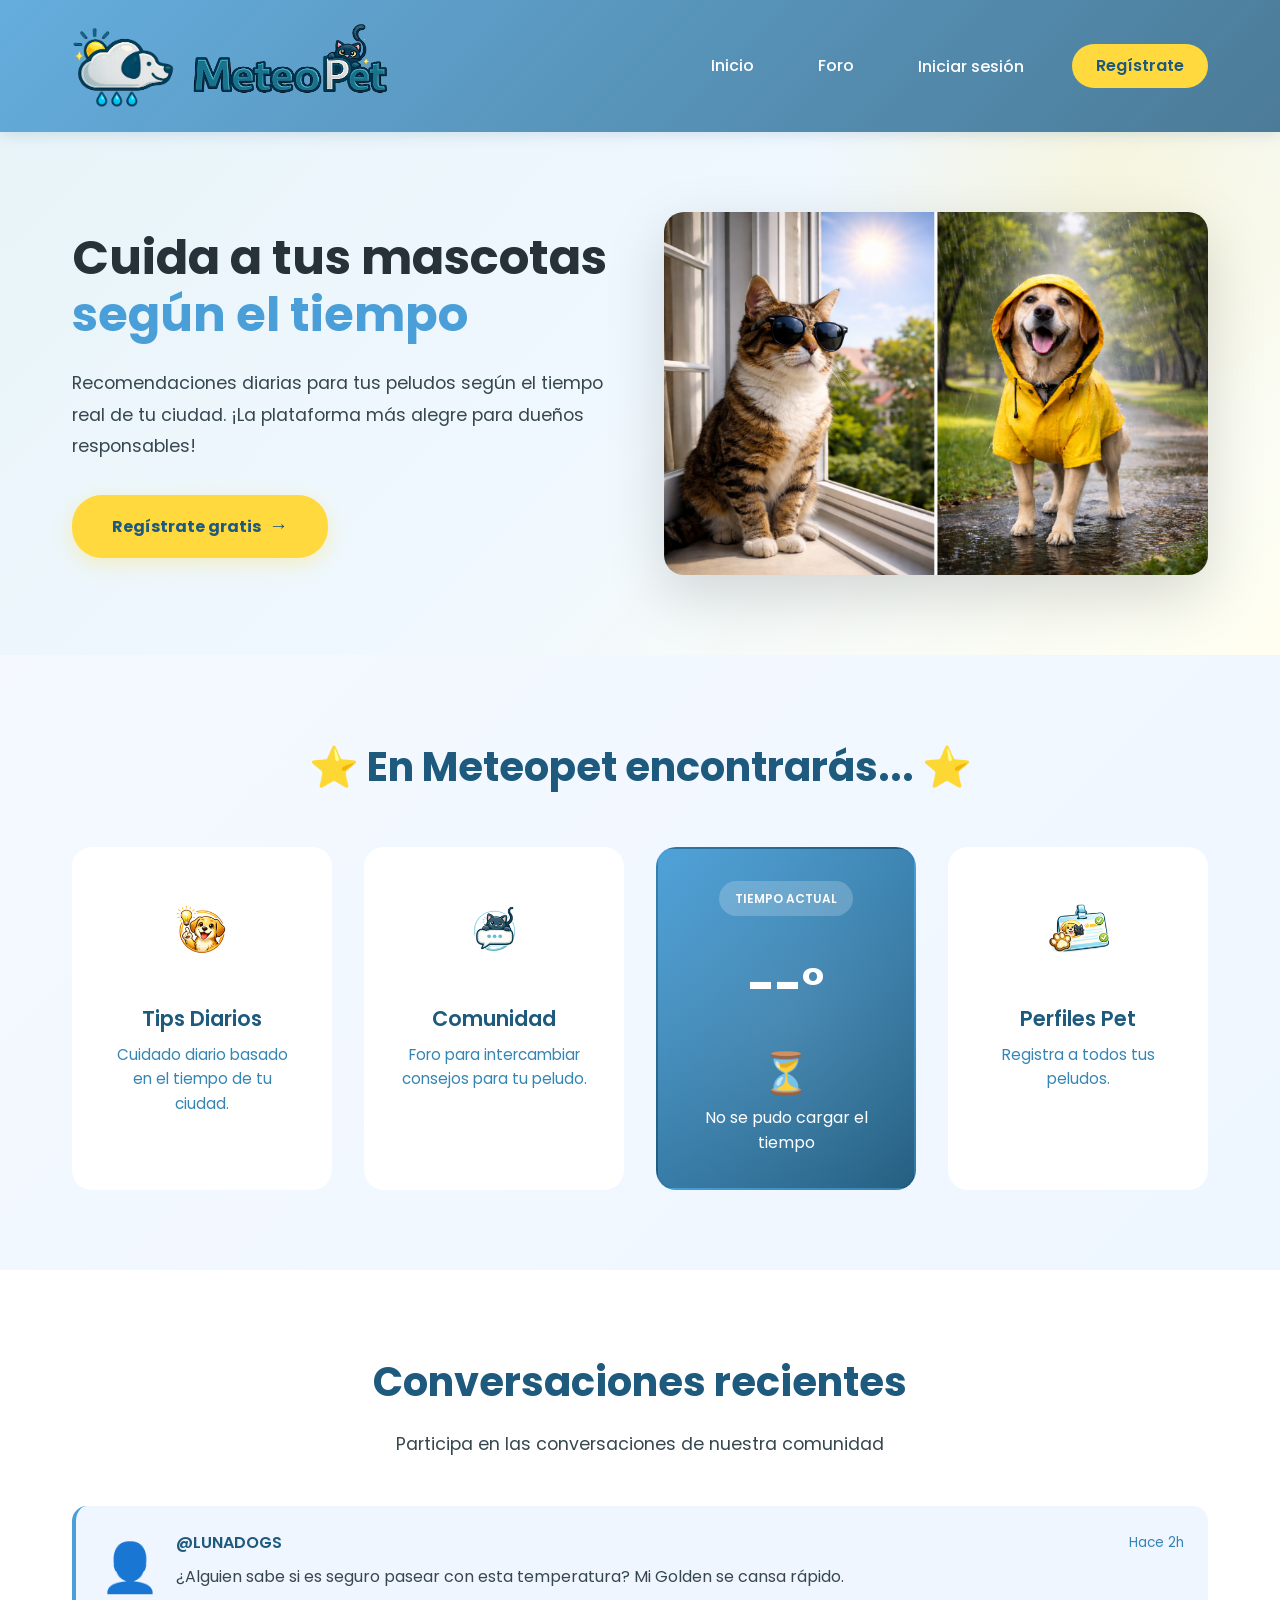
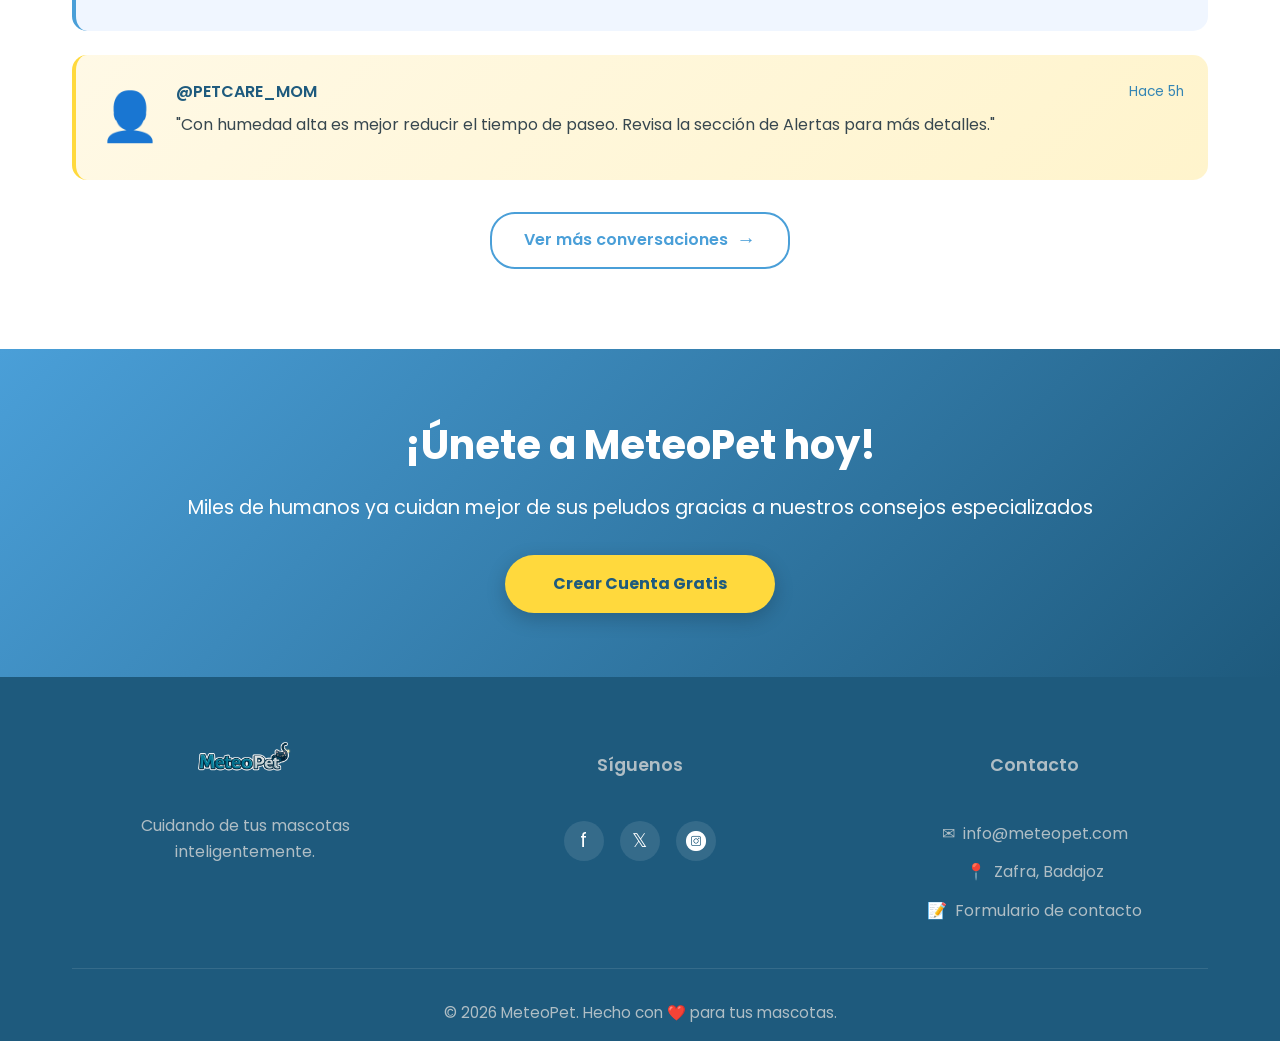
==== index.html @ 492165ab "modificación menú dashboard usuario" ====
<!DOCTYPE html>
<html lang="es">

<head>
    <meta charset="UTF-8">
    <meta name="viewport" content="width=dev ice-width, initial-scale=1.0">
    <title>MeteoPet - Cuida a tus mascotas según el tiempo</title>

    <!-- Google Fonts -->
    <link href="https://fonts.googleapis.com/css2?family=Poppins:wght@400;500;600;700&display=swap" rel="stylesheet">

    <!-- Custom CSS -->
    <link rel="stylesheet" href="assets/css/styles.css">

    <!-- Script -->
    <script defer src="assets/js/index.js"></script>

</head>

<body>
    <!-- HEADER/NAVBAR -->
    <nav class="navbar">
        <div class="container">
            <a class="navbar-brand" href="#inicio">
                <div class="logo-icon">
                    <img src="assets/img/ui/logo.png" alt="logo_meteopet">
                </div>
                <div class="logo-title">
                    <img src="assets/img/ui/titulo_logo.png" alt="titulo Meteopet">
                </div>
            </a>
            <button class="navbar-toggler" id="menuToggle" aria-label="Toggle navigation">
                <span></span>
                <span></span>
                <span></span>
            </button>
            <div class="navbar-collapse" id="navbarNav">
                <ul class="navbar-nav">
                    <li class="nav-item">
                        <a class="nav-link" href="#inicio">Inicio</a>
                    </li>
                    <li class="nav-item">
                        <a class="nav-link" href="#foro">Foro</a>
                    </li>
                    <li class="nav-item">
                        <button class="nav-link" id="btn-abrir-login">Iniciar sesión</button>
                    </li>

                    <li class="nav-item">
                        <a class="btn-register" href="#registro">Regístrate</a>
                    </li>
                </ul>
            </div>
        </div>
    </nav>

    <!-- HERO SECTION -->
    <section class="hero" id="inicio">
        <div class="container">
            <div class="hero-content">
                <div class="hero-text">
                    <h1 class="hero-title">
                        <span class="text-dark">Cuida a tus mascotas</span>
                        <span class="text-primary">según el tiempo</span>
                    </h1>
                    <p class="hero-subtitle">
                        Recomendaciones diarias para tus peludos según el tiempo real de tu ciudad.
                        ¡La plataforma más alegre para dueños responsables!
                    </p>
                    <a href="#registro" class="btn-hero">
                        Regístrate gratis <span class="arrow">→</span>
                    </a>
                </div>
                <div class="hero-image-wrapper">
                    <div class="hero-image-container">
                        <img src="assets/img/ui/imagen-hero.png" alt="Perro y gato" class="hero-image">

                    </div>
                </div>
            </div>
        </div>
    </section>

    <!--  EN METEOPET ENCONTRARÁS... -->
    <section class="section-features">
        <div class="container">
            <div class="section-header">
                <h2 class="section-title">
                    <span class="star">⭐</span>
                    En Meteopet encontrarás...
                    <span class="star">⭐</span>
                </h2>
            </div>

            <div class="platform-grid">
                <div class="platform-card">
                    <div class="card-icon">
                        <span class="icon"><img src="assets/img/ui/emojiPerro.png" alt="emoji perro tips"></span>
                    </div>
                    <h5>Tips Diarios</h5>
                    <p class="text-muted">Cuidado diario basado en el tiempo de tu ciudad.</p>
                </div>

                <div class="platform-card">
                    <div class="card-icon">
                        <span class="icon"><img src="assets/img/ui/emojiGatoForo.png" alt="emoji gato foro"></span>
                    </div>
                    <h5>Comunidad</h5>
                    <p class="text-muted">Foro para intercambiar consejos para tu peludo.</p>
                </div>

                <!-- Tarjeta con información de la API del tiempo  -->
                <div class="platform-card platform-card-highlight">
                    <div class="weather-badge">
                        <span>TIEMPO ACTUAL</span>
                    </div>
                    <div id="weather-widget">
                        <div class="stat-number" id="weather-temp">--°</div>
                        <div id="weather-icon" style="font-size: 2.5rem;">⏳</div>
                        <p class="text-white" id="weather-desc">Cargando...</p>
                        <p class="text-white" id="weather-ciudad" style="font-size: 0.8rem; opacity: 0.8;"></p>
                    </div>
                </div>

                <div class="platform-card">
                    <div class="card-icon">
                        <span class="icon"><img src="assets/img/ui/emojiPerfiles.png" alt="emoji gato foro"></span>
                    </div>
                    <h5>Perfiles Pet</h5>
                    <p class="text-muted">Registra a todos tus peludos.</p>
                </div>
            </div>
        </div>
    </section>

    <!-- CONVERSACIONES RECIENTES -->
    <section class="section-forum" id="foro">
        <div class="container">
            <div class="section-header">
                <h2 class="section-title">Conversaciones recientes</h2>
                <p class="section-subtitle">Participa en las conversaciones de nuestra comunidad</p>
            </div>

            <div class="forum-grid">
                <div class="forum-card">
                    <div class="forum-avatar">
                        <span class="avatar-icon">👤</span>
                    </div>
                    <div class="forum-content">
                        <div class="forum-header">
                            <h6>@LUNADOGS</h6>
                            <small class="text-muted">Hace 2h</small>
                        </div>
                        <p>¿Alguien sabe si es seguro pasear con esta temperatura? Mi Golden se
                            cansa rápido.</p>
                    </div>
                </div>

                <div class="forum-card forum-card-highlight">
                    <div class="forum-avatar">
                        <span class="avatar-icon">👤</span>
                    </div>
                    <div class="forum-content">
                        <div class="forum-header">
                            <h6>@PETCARE_MOM</h6>
                            <small class="text-muted">Hace 5h</small>
                        </div>
                        <p>"Con humedad alta es mejor reducir el tiempo de paseo. Revisa la sección de
                            Alertas para más detalles."</p>
                    </div>
                </div>
            </div>

            <div class="text-center">
                <a href="#foro" class="btn-outline-primary">
                    Ver más conversaciones <span class="arrow">→</span>
                </a>
            </div>
        </div>
    </section>

    <!-- CREAR CUENTA SECTION -->
    <section class="section-cta">
        <div class="container">
            <div class="cta-box">
                <h2>¡Únete a MeteoPet hoy!</h2>
                <p>Miles de humanos ya cuidan mejor de sus peludos gracias a nuestros consejos
                    especializados</p>
                <a href="#registro" class="btn-cta">Crear Cuenta Gratis</a>
            </div>
        </div>
    </section>

    <!-- FOOTER -->
    <footer class="footer">
        <div class="container">
            <div class="footer-grid">
                <!-- Columna 1: Información de MeteoPet -->
                <div class="footer-col">
                    <div class="footer-brand">
                        <img src="assets/img/ui/titulo_logoGris.png" alt="Meteopet" class="footer-title">
                    </div>
                    <p class="text-light-gray">
                        Cuidando de tus mascotas inteligentemente.
                    </p>
                </div>

                <!-- Columna 2: Redes Sociales -->
                <div class="footer-col footer-col-center">
                    <h6>Síguenos</h6>
                    <div class="social-links">
                        <a href="#" aria-label="Facebook">f</a>
                        <a href="#" aria-label="Equis">𝕏</a>
                        <a href="#" aria-label="Instagram"><img src="assets/img/ui/instagram.png"
                                alt="logo instagram"></a>
                    </div>
                </div>

                <!-- Columna 3: Contacto -->
                <div class="footer-col">
                    <h6>Contacto</h6>
                    <ul class="footer-links">
                        <li><span class="footer-icon-small">✉</span> info@meteopet.com</li>
                        <li><span class="footer-icon-small">📍</span> Zafra, Badajoz</li>
                        <li><a href="#contacto"><span class="footer-icon-small">📝</span> Formulario de contacto</a>
                        </li>
                    </ul>
                </div>
            </div>
            <hr class="footer-divider">

            <div class="footer-bottom">
                <p>© 2026 MeteoPet. Hecho con <span class="heart">❤️</span> para tus mascotas.</p>
            </div>
        </div>
    </footer>

    <!-- MODAL QUE APARECE AL HACER LOGIN -->
    <div id="modal-login" class="modal-overlay">
        <div class="modal-login-contenido">
            <button id="modal-login-cerrar" class="modal-cerrar">&times;</button>

            <div class="modal-login-left">
                <div class="modal-pet-icon">
                    <img src="assets/img/ui/iconoInicioSesion.png" alt="">
                </div>
                <h2>¡Bienvenido de vuelta!</h2>
                <p>Tus peludos te están esperando.</p>
            </div>

            <div class="modal-login-right">
                <h1>Iniciar Sesión</h1>
                <p class="modal-subtitulo">Accede a tu cuenta de MeteoPet</p>

                <div id="modal-error" class="modal-error-msg" style="display:none;">
                    Email o contraseña incorrectos.
                </div>

                <form method="POST" action="auth/login_process.php">
                    <div class="form-group">
                        <label for="email">Correo electrónico</label>
                        <div class="input-wrapper">
                            <span class="input-icon">✉️</span>
                            <input type="email" id="email" name="email" placeholder="tu@email.com" required>
                        </div>
                    </div>

                    <div class="form-group">
                        <label for="password">Contraseña</label>
                        <div class="input-wrapper">
                            <span class="input-icon">🔒</span>
                            <input type="password" id="password" name="password" placeholder="••••••••" required>
                        </div>
                    </div>

                    <button type="submit" class="btn-login">
                        <span>🐾</span> Iniciar Sesión
                    </button>
                </form>

                <p class="register-link">
                    ¿No tienes cuenta? <a href="#">Regístrate gratis</a>
                </p>
            </div>
        </div>
    </div>

</body>

</html>
---- assets/css/styles.css ----
/* ***************   VARIABLES Y CONFIGURACIÓN GENERAL  *************** */
:root {
    /* Colores principales del logo */
    --primary-blue: #1E5A7D;
    --secondary-blue: #4A9FD8;
    --descriptions: #3485b4;
    --light-blue: #E8F4F8;
    --accent-yellow: #FFD93D;
    --accent-orange: #FFA726;

    /* Colores complementarios */
    --white: #FFFFFF;
    --light-gray: #F5F8FA;
    --medium-gray: #B0BEC5;
    --dark-gray: #37474F;
    --text-dark: #263238;

    /* Fuente */
    --font-primary: 'Poppins', sans-serif;
}

* {
    margin: 0;
    padding: 0;
    box-sizing: border-box;
}

body {
    font-family: var(--font-primary);
    color: var(--text-dark);
    line-height: 1.6;
    overflow-x: hidden;
}

.container {
    max-width: 1200px;
    margin: 0 auto;
    padding: 0 2rem;
}

/* ***************   NAVBAR   *************** */
.navbar {
    background: linear-gradient(135deg, rgba(74, 159, 216, 0.85) 0%, rgba(30, 90, 125, 0.80) 100%);
    backdrop-filter: blur(10px);
    padding: 1rem 0;
    box-shadow: 0 2px 15px rgba(30, 90, 125, 0.15);
    position: sticky;
    top: 0;
    z-index: 1000;
    transition: all 0.3s ease;
}

.navbar.scrolled {
    background: linear-gradient(135deg, rgba(74, 159, 216, 0.95) 0%, rgba(30, 90, 125, 0.92) 100%);
    backdrop-filter: blur(15px);
    box-shadow: 0 4px 20px rgba(30, 90, 125, 0.25);
}

.navbar .container {
    display: flex;
    justify-content: space-between;
    align-items: center;
}

.navbar-brand {
    display: flex;
    align-items: center;
    gap: 0.5rem;
    text-decoration: none;
}

.logo-icon {
    display: flex;
    align-items: center;
}

.logo-icon img {
    height: 90px;
    width: auto;
    transition: all 0.3s ease;
}

.logo-icon img:hover {
    transform: scale(1.05);
}

.logo-title {
    display: flex;
    align-items: center;
}

.logo-title img {
    height: 100px;
    width: auto;
    margin-left: 0.5rem;
}

.navbar-toggler {
    display: none;
    flex-direction: column;
    gap: 4px;
    background: none;
    border: none;
    cursor: pointer;
    padding: 0.5rem;
}

.navbar-toggler span {
    width: 25px;
    height: 3px;
    background: var(--white);
    border-radius: 2px;
    transition: all 0.3s ease;
}

.navbar-toggler.active span:nth-child(1) {
    transform: rotate(45deg) translate(5px, 5px);
}

.navbar-toggler.active span:nth-child(2) {
    opacity: 0;
}

.navbar-toggler.active span:nth-child(3) {
    transform: rotate(-45deg) translate(7px, -6px);
}

.navbar-collapse {
    display: block;
}

.navbar-nav {
    display: flex;
    list-style: none;
    gap: 2rem;
    align-items: center;
    margin: 0;
}

.nav-item {
    list-style: none;
}

.nav-link {
    color: var(--white);
    text-decoration: none;
    font-weight: 500;
    padding: 0.5rem 1rem;
    transition: all 0.3s ease;
    border-radius: 8px;
    display: block;
}

.nav-link:hover {
    color: var(--accent-yellow);
    background-color: rgba(255, 255, 255, 0.15);
}

.btn-register {
    background: var(--accent-yellow);
    color: var(--primary-blue);
    padding: 0.6rem 1.5rem;
    border-radius: 25px;
    font-weight: 600;
    transition: all 0.3s ease;
    border: none;
    text-decoration: none;
    display: inline-block;
}

.btn-register:hover {
    background: var(--white);
    color: var(--primary-blue);
    transform: translateY(-2px);
    box-shadow: 0 5px 15px rgba(255, 255, 255, 0.4);
}

/****************    HERO SECTION   ****************/
.hero {
    background: linear-gradient(135deg, var(--light-blue) 0%, #F0F8FF 50%, #FFFEF0 100%);
    padding: 5rem 0;
    position: relative;
    overflow: hidden;
}

.hero::before {
    content: '';
    position: absolute;
    top: -50%;
    right: -10%;
    width: 600px;
    height: 600px;
    background: radial-gradient(circle, rgba(255, 217, 61, 0.15) 0%, transparent 70%);
    border-radius: 50%;
    pointer-events: none;
}

.hero-content {
    display: grid;
    grid-template-columns: 1fr 1fr;
    gap: 3rem;
    align-items: center;
    position: relative;
    z-index: 1;
}

.hero-text {
    max-width: 100%;
}

.hero-title {
    font-size: 3rem;
    font-weight: 700;
    line-height: 1.2;
    margin-bottom: 1.5rem;
}

.hero-title .text-primary {
    color: var(--secondary-blue);
    display: block;
}

.hero-title .text-dark {
    color: var(--text-dark);
    display: block;
}

.hero-subtitle {
    font-size: 1.1rem;
    color: var(--dark-gray);
    margin-bottom: 2rem;
    line-height: 1.8;
}

.btn-hero {
    background: var(--accent-yellow);
    color: var(--primary-blue);
    padding: 1rem 2.5rem;
    border-radius: 30px;
    font-weight: 700;
    border: none;
    box-shadow: 0 6px 20px rgba(255, 217, 61, 0.3);
    transition: all 0.3s ease;
    display: inline-flex;
    align-items: center;
    gap: 0.5rem;
    text-decoration: none;
    cursor: pointer;
}

.btn-hero:hover {
    background: var(--accent-orange);
    color: var(--white);
    transform: translateY(-3px);
    box-shadow: 0 10px 30px rgba(255, 167, 38, 0.4);
}

.arrow {
    font-size: 1.2rem;
}

.hero-image-wrapper {
    width: 100%;
}

.hero-image-container {
    position: relative;

}

@keyframes float {

    0%,
    100% {
        transform: translateY(0);
    }

    50% {
        transform: translateY(-20px);
    }
}

.hero-image {
    width: 100%;
    height: auto;
    border-radius: 20px;
    box-shadow: 0 20px 60px rgba(0, 0, 0, 0.15);
    display: block;
}

/****************    SECCIONES GENERALES   ****************/
.section-header {
    text-align: center;
    margin-bottom: 3rem;
}

.section-title {
    font-size: 2.5rem;
    font-weight: 700;
    color: var(--primary-blue);
    margin-bottom: 1rem;
}

.star {
    color: var(--accent-yellow);
}

.section-subtitle {
    font-size: 1.1rem;
    color: var(--dark-gray);
    max-width: 700px;
    margin: 0 auto;
}

/****************   EN METEOPET ENCONTRARÁS   ****************/
.section-features {
    background: linear-gradient(135deg, #F5F9FF 0%, #EEF6FF 100%);
    padding: 5rem 0;
}

.platform-grid {
    display: grid;
    grid-template-columns: repeat(auto-fit, minmax(250px, 1fr));
    gap: 2rem;
}

.platform-card {
    background: var(--white);
    padding: 2rem;
    border-radius: 20px;
    border: 2px solid transparent;
    transition: all 0.3s ease;
    text-align: center;
}

.platform-card:hover {
    border-color: var(--secondary-blue);
    transform: translateY(-8px);
    box-shadow: 0 15px 40px rgba(74, 159, 216, 0.15);
}

.card-icon {
    margin-bottom: 1rem;
    display: flex;
    justify-content: center;
    align-items: center;
}

.icon {
    display: flex;
    justify-content: center;
    align-items: center;
}

.icon img {
    width: 70px;
    height: auto;
    object-fit: contain;
}

.platform-card h5 {
    color: var(--primary-blue);
    font-weight: 600;
    margin-bottom: 0.5rem;
    font-size: 1.3rem;
}

.platform-card p {
    margin: 0;
}

.text-muted {
    color: var(--descriptions);
    font-size: 0.95rem;
}

/* Tarjeta destacada (TIEMPO ACTUAL) */
.platform-card-highlight {
    background: linear-gradient(135deg, var(--secondary-blue) 0%, var(--primary-blue) 100%);
    color: var(--white);
    position: relative;
    overflow: hidden;
}

.platform-card-highlight::before {
    content: '';
    position: absolute;
    top: -50%;
    right: -50%;
    width: 200%;
    height: 200%;
    background: radial-gradient(circle, rgba(255, 255, 255, 0.1) 0%, transparent 70%);
    pointer-events: none;
}

.platform-card-highlight:hover {
    border-color: transparent;
}

.weather-badge {
    background: rgba(255, 255, 255, 0.2);
    padding: 0.5rem 1rem;
    border-radius: 20px;
    display: inline-flex;
    align-items: center;
    gap: 0.5rem;
    font-size: 0.75rem;
    font-weight: 600;
    margin-bottom: 1rem;
    position: relative;
    z-index: 1;
}

.badge-icon {
    font-size: 1.2rem;
}

.stat-number {
    font-size: 3rem;
    font-weight: 700;
    margin: 1rem 0;
    position: relative;
    z-index: 1;
}

.text-white {
    color: var(--white);
}

.platform-card-highlight .text-white {
    position: relative;
    z-index: 1;
}

/***************   CONVERSACIONES RECIENTES   ***************/
.section-forum {
    background: var(--white);
    padding: 5rem 0;
}

.forum-grid {
    display: grid;
    gap: 1.5rem;
    margin-bottom: 2rem;
}

.forum-card {
    background: #F0F6FF;
    padding: 1.5rem;
    border-radius: 15px;
    border-left: 4px solid var(--secondary-blue);
    display: flex;
    gap: 1rem;
    transition: all 0.3s ease;
}

.forum-card:hover {
    transform: translateX(5px);
    box-shadow: 0 5px 20px rgba(74, 159, 216, 0.15);
}

.forum-card-highlight {
    background: linear-gradient(135deg, #FFF9E6 0%, #FFF4CC 100%);
    border-left-color: var(--accent-yellow);
}

.forum-avatar {
    flex-shrink: 0;
}

.avatar-icon {
    font-size: 3rem;
}

.forum-content {
    flex: 1;
}

.forum-header {
    display: flex;
    justify-content: space-between;
    align-items: center;
    margin-bottom: 0.5rem;
}

.forum-content h6 {
    color: var(--primary-blue);
    font-weight: 600;
    margin: 0;
    font-size: 1rem;
}

.forum-header .text-muted {
    font-size: 0.85rem;
}

.forum-content p {
    color: var(--dark-gray);
    line-height: 1.6;
    margin: 0;
}

.text-center {
    text-align: center;
}

.btn-outline-primary {
    border: 2px solid var(--secondary-blue);
    background: transparent;
    color: var(--secondary-blue);
    padding: 0.7rem 2rem;
    border-radius: 25px;
    font-weight: 600;
    transition: all 0.3s ease;
    display: inline-flex;
    align-items: center;
    gap: 0.5rem;
    text-decoration: none;
    cursor: pointer;
}

.btn-outline-primary:hover {
    background: var(--secondary-blue);
    color: var(--white);
    transform: translateY(-3px);
}

/****************   CREAR CUENTA   ****************/
.section-cta {
    background: linear-gradient(135deg, var(--secondary-blue) 0%, var(--primary-blue) 100%);
    padding: 4rem 0;
}

.cta-box {
    text-align: center;
    color: var(--white);
}

.cta-box h2 {
    font-size: 2.5rem;
    margin-bottom: 1rem;
    color: var(--white);
}

.cta-box p {
    font-size: 1.2rem;
    margin-bottom: 2rem;
    color: var(--white);
}

.btn-cta {
    background: var(--accent-yellow);
    color: var(--primary-blue);
    padding: 1rem 3rem;
    border-radius: 30px;
    font-weight: 700;
    border: none;
    box-shadow: 0 6px 20px rgba(0, 0, 0, 0.2);
    transition: all 0.3s ease;
    display: inline-block;
    text-decoration: none;
    cursor: pointer;
}

.btn-cta:hover {
    background: var(--accent-orange);
    color: var(--white);
    transform: translateY(-5px);
    box-shadow: 0 10px 30px rgba(0, 0, 0, 0.3);
}

/****************   FOOTER   ***************/
.footer {
    background: var(--primary-blue);
    color: var(--white);
    padding: 3rem 0 1rem;
    margin-top: auto;
}

.footer-grid {
    display: grid;
    grid-template-columns: repeat(3, 1fr);
    gap: 3rem;
    margin-bottom: 2rem;
    text-align: center;
    align-items: start;
}

.footer-col {
    display: flex;
    flex-direction: column;
    align-items: center;
}

.footer-brand {
    margin-bottom: 0.5rem;
    height: 80px;
    display: flex;
    align-items: center;
}

.footer-title {
    height: 80px;
    width: auto;
    background: transparent;
}

.text-light-gray {
    color: var(--medium-gray);
    margin-bottom: 1.5rem;
    max-width: 250px;
    margin-top: 0;
}

.footer-col h6 {
    color: var(--medium-gray);
    margin-bottom: 1rem;
    font-size: 1.1rem;
    font-weight: 600;
    height: 80px;
    display: flex;
    align-items: center;
}

.footer-col-center {
    justify-content: center;
}

.social-links {
    display: flex;
    gap: 1rem;
    justify-content: center;
}

.social-links a img {
    width: 28px;
    height: 28px;
    object-fit: contain;
}

.social-links a {
    width: 40px;
    height: 40px;
    background: rgba(255, 255, 255, 0.1);
    border-radius: 50%;
    display: flex;
    align-items: center;
    justify-content: center;
    color: var(--white);
    font-size: 1.2rem;
    text-decoration: none;
    transition: all 0.3s ease;
}

.social-links a:hover {
    background: var(--accent-yellow);
    color: var(--primary-blue);
    transform: translateY(-3px);
    box-shadow: 0 5px 15px rgba(255, 217, 61, 0.3);
}

.social-links a:hover img {
    filter: brightness(0) saturate(100%) invert(27%) sepia(51%) saturate(2878%) hue-rotate(180deg) brightness(94%) contrast(97%);
}

.footer-links {
    list-style: none;
    margin: 0;
    padding: 0;
}

.footer-links li {
    margin-bottom: 0.8rem;
    color: var(--medium-gray);
    display: flex;
    align-items: center;
    justify-content: center;
    gap: 0.5rem;
}

.footer-links a {
    color: var(--medium-gray);
    text-decoration: none;
    transition: all 0.3s ease;
    display: flex;
    align-items: center;
    gap: 0.5rem;
}

.footer-links a:hover {
    color: var(--accent-yellow);
    transform: translateX(3px);
}

.footer-icon-small {
    font-size: 1rem;
}

.footer-divider {
    border: none;
    border-top: 1px solid rgba(255, 255, 255, 0.1);
    margin: 2rem 0;
}

.footer-bottom {
    text-align: center;
    color: var(--medium-gray);
}

.footer-bottom p {
    margin: 0;
    font-size: 0.95rem;
}

.heart {
    color: #ff6b6b;
}


/*************** RESPONSIVE ***************/
@media (max-width: 992px) {
    .hero-title {
        font-size: 2.5rem;
    }

    .section-title {
        font-size: 2rem;
    }

    .hero {
        padding: 3rem 0;
    }

    .hero-content {
        grid-template-columns: 1fr;
    }

    .footer-grid {
        grid-template-columns: 1fr;
        gap: 2rem;
    }
}

@media (max-width: 992px) {
    .footer-grid {
        grid-template-columns: 1fr;
        gap: 2.5rem;
    }
}

@media (max-width: 768px) {
    .navbar-toggler {
        display: flex;
    }

    .navbar-collapse {
        position: absolute;
        top: 100%;
        left: 0;
        right: 0;
        background: linear-gradient(135deg, rgba(74, 159, 216, 0.98) 0%, rgba(30, 90, 125, 0.98) 100%);
        backdrop-filter: blur(10px);
        box-shadow: 0 5px 15px rgba(30, 90, 125, 0.2);
        max-height: 0;
        overflow: hidden;
        transition: max-height 0.3s ease;
    }

    .navbar-collapse.active {
        max-height: 400px;
    }

    .navbar-nav {
        flex-direction: column;
        gap: 0;
        padding: 1rem 0;
    }

    .nav-item {
        width: 100%;
        text-align: center;
    }

    .nav-link {
        display: block;
        padding: 1rem;
    }

    .btn-register {
        margin: 1rem;
    }

    .hero-title {
        font-size: 2rem;
    }

    .section-title {
        font-size: 1.75rem;
    }

    .logo-icon img {
        height: 60px;
    }

    .logo-title img {
        height: 65px;
    }

    .platform-grid {
        grid-template-columns: 1fr;
    }

    .social-links {
        justify-content: flex-start;
    }

    .footer-grid {
        gap: 2rem;
    }

    .text-light-gray {
        max-width: 100%;
    }
}

/* ===== MODAL LOGIN ===== */
.modal-overlay {
    display: none;
    position: fixed;
    inset: 0;
    background-color: rgba(0, 0, 0, 0.5);
    z-index: 2000;
    justify-content: center;
    align-items: center;
}

.modal-overlay.visible {
    display: flex;
}

.modal-login-contenido {
    background: var(--white);
    border-radius: 30px;
    overflow: hidden;
    max-width: 800px;
    width: 90%;
    display: grid;
    grid-template-columns: 1fr 1fr;
    position: relative;
    box-shadow: 0 20px 60px rgba(0, 0, 0, 0.2);
}

.modal-login-left {
    background: linear-gradient(135deg, var(--secondary-blue) 0%, var(--primary-blue) 100%);
    padding: 3rem 2rem;
    display: flex;
    flex-direction: column;
    justify-content: center;
    align-items: center;
    color: var(--white);
    text-align: center;
    gap: 1rem;
}

.modal-pet-icon img {
    width: 150px;
    height: 150px;
    object-fit: contain;
}

.modal-login-left h2 {
    font-size: 1.6rem;
}

.modal-login-left p {
    opacity: 0.9;
    font-size: 0.95rem;
}

.modal-login-right {
    padding: 3rem 2rem;
    display: flex;
    flex-direction: column;
    justify-content: center;
    gap: 0.5rem;
}

.modal-login-right h1 {
    color: var(--primary-blue);
    font-size: 1.6rem;
}

.modal-subtitulo {
    color: var(--medium-gray);
    font-size: 0.9rem;
    margin-bottom: 1rem;
}

.modal-cerrar {
    position: absolute;
    top: 1rem;
    right: 1.2rem;
    background: none;
    border: none;
    font-size: 1.8rem;
    color: var(--medium-gray);
    cursor: pointer;
    z-index: 10;
    line-height: 1;
    transition: color 0.2s;
}

.modal-cerrar:hover {
    color: var(--primary-blue);
}

.modal-error-msg {
    background-color: #fde8eb;
    color: #b00020;
    border-radius: 8px;
    padding: 8px 12px;
    font-size: 0.9rem;
    font-weight: 600;
    margin-bottom: 0.5rem;
}

.btn-login {
    width: 100%;
    background: var(--accent-yellow);
    color: var(--primary-blue);
    padding: 1rem;
    border: none;
    border-radius: 15px;
    font-family: var(--font-primary);
    font-size: 1rem;
    font-weight: 700;
    cursor: pointer;
    transition: all 0.3s ease;
    display: flex;
    align-items: center;
    justify-content: center;
    gap: 0.5rem;
    margin-top: 0.5rem;
}

.btn-login:hover {
    background: var(--accent-orange);
    color: var(--white);
    transform: translateY(-2px);
}

.register-link {
    text-align: center;
    color: var(--medium-gray);
    font-size: 0.9rem;
    margin-top: 0.5rem;
}

.register-link a {
    color: var(--secondary-blue);
    font-weight: 600;
    text-decoration: none;
}

.register-link a:hover {
    color: var(--primary-blue);
    text-decoration: underline;
}

.modal-login-right input[type="email"],
.modal-login-right input[type="password"] {
    width: 100%;
    padding: 1rem 1rem 1rem 3rem;
    border: 2px solid var(--light-gray);
    border-radius: 15px;
    font-family: var(--font-primary);
    font-size: 1rem;
    background: var(--light-gray);
    transition: all 0.3s ease;
}

.modal-login-right input[type="email"]:focus,
.modal-login-right input[type="password"]:focus {
    outline: none;
    border-color: var(--secondary-blue);
    background: var(--white);
    box-shadow: 0 0 0 4px rgba(74, 159, 216, 0.1);
}

.modal-login-right .input-wrapper {
    position: relative;
}

.modal-login-right .input-icon {
    position: absolute;
    left: 1rem;
    top: 50%;
    transform: translateY(-50%);
    font-size: 1.1rem;
}

.modal-login-right .form-group {
    margin-bottom: 1rem;
}

.modal-login-right label {
    display: block;
    margin-bottom: 0.5rem;
    font-weight: 500;
    font-size: 0.95rem;
    color: var(--text-dark);
}

@media (max-width: 600px) {
    .modal-login-contenido {
        grid-template-columns: 1fr;
    }

    .modal-login-left {
        padding: 2rem;
    }

    .modal-pet-icon img {
        width: 100px;
        height: 100px;
    }
}

button.nav-link {
    background: none;
    border: none;
    cursor: pointer;
    font-family: var(--font-primary);
    font-size: inherit;
}
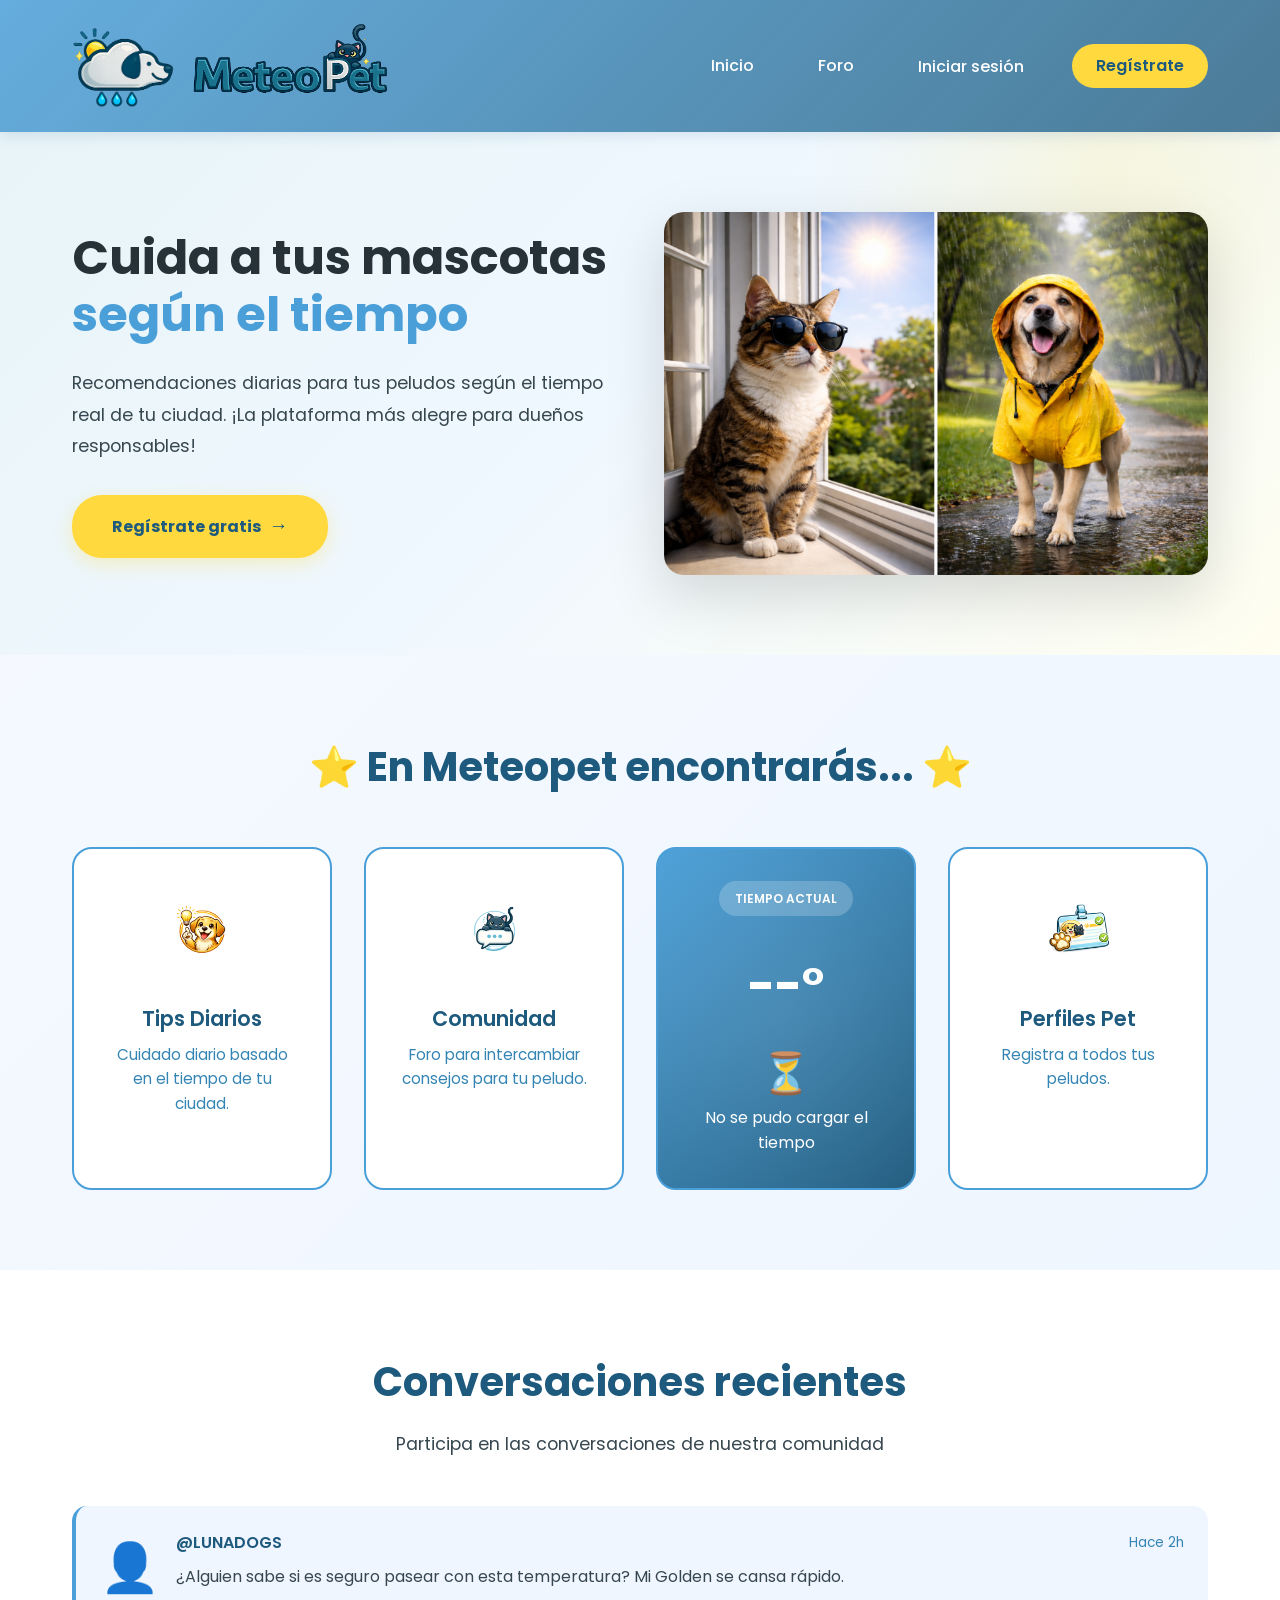
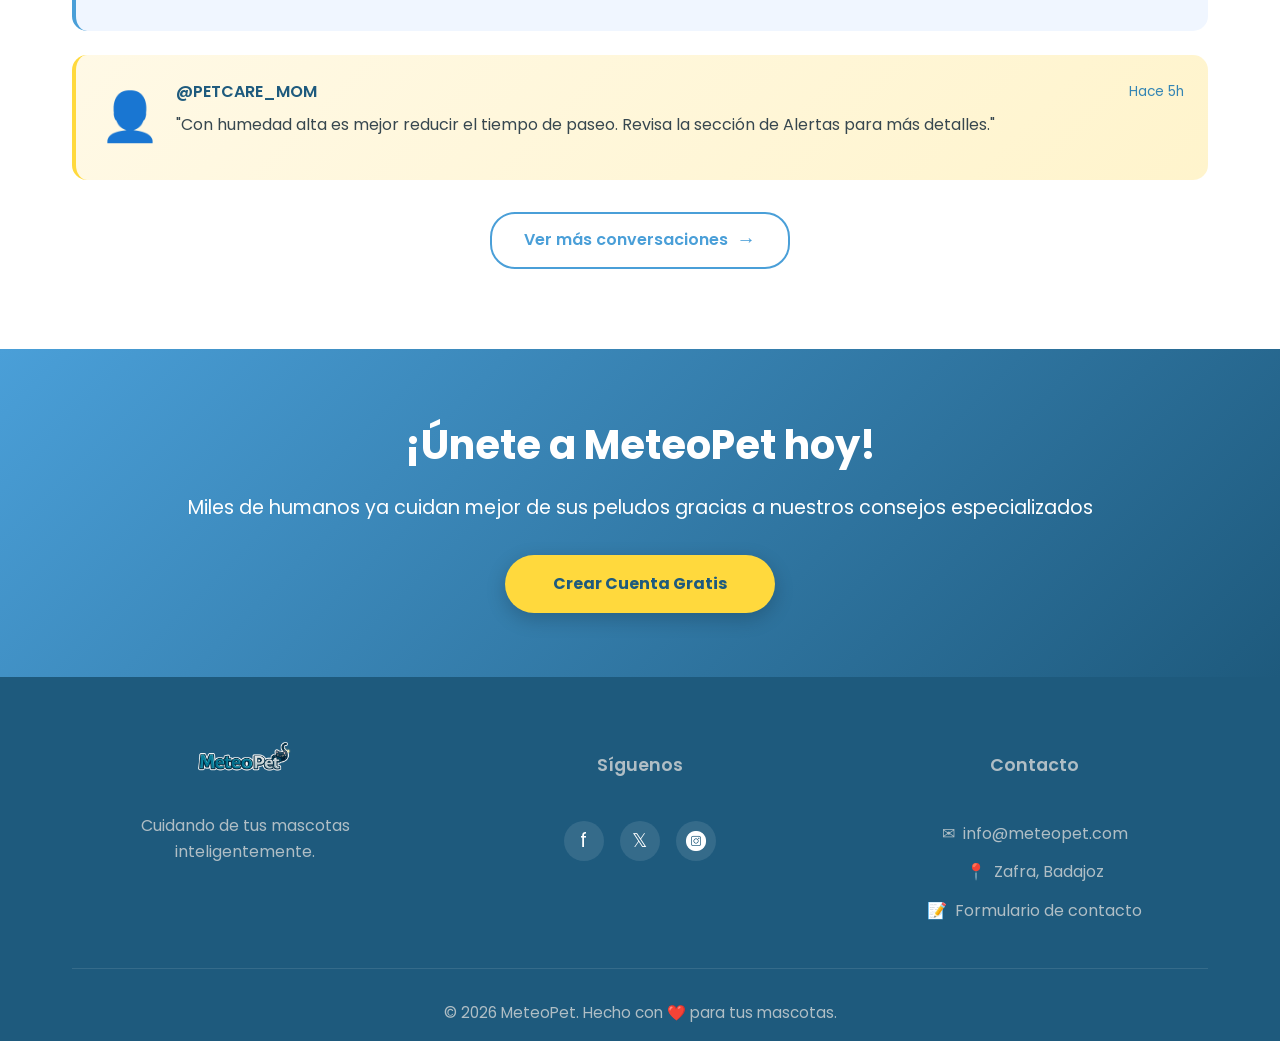
==== commit dee316a5: "completada parte usuario" ====
--- a/index.html
+++ b/index.html
@@ -285,6 +285,81 @@
         </div>
     </div>
 
+    <!-- MODAL REGISTRO -->
+    <div id="modal-registro" class="modal-overlay">
+        <div class="modal-registro-contenido">
+            <button id="modal-registro-cerrar" class="modal-cerrar">&times;</button>
+
+            <div class="modal-registro-header">
+                <h1>Crear cuenta</h1>
+                <p class="modal-subtitulo">Únete a MeteoPet gratis</p>
+            </div>
+
+            <div class="modal-registro-body">
+
+                <div class="registro-grid">
+                    <div class="form-group">
+                        <label for="reg-nombre">Nombre completo</label>
+                        <div class="input-wrapper">
+                            <span class="input-icon">👤</span>
+                            <input type="text" id="reg-nombre" placeholder="Tu nombre completo" required>
+                        </div>
+                    </div>
+
+                    <div class="form-group">
+                        <label for="reg-email">Correo electrónico</label>
+                        <div class="input-wrapper">
+                            <span class="input-icon">✉️</span>
+                            <input type="email" id="reg-email" placeholder="tu@email.com" required>
+                        </div>
+                    </div>
+
+                    <div class="form-group">
+                        <label for="reg-password">Contraseña</label>
+                        <div class="input-wrapper">
+                            <span class="input-icon">🔒</span>
+                            <input type="password" id="reg-password" placeholder="Mínimo 6 caracteres" required>
+                        </div>
+                    </div>
+
+                    <div class="form-group">
+                        <label for="reg-password2">Confirmar contraseña</label>
+                        <div class="input-wrapper">
+                            <span class="input-icon">🔒</span>
+                            <input type="password" id="reg-password2" placeholder="Repite la contraseña" required>
+                        </div>
+                    </div>
+
+                    <div class="form-group">
+                        <label for="reg-ciudad">Ciudad principal</label>
+                        <div class="input-wrapper">
+                            <span class="input-icon">📍</span>
+                            <select id="reg-ciudad" required></select>
+                        </div>
+                    </div>
+                </div>
+
+                <div class="form-group">
+                    <label>Elige tu avatar</label>
+                    <div class="avatar-selector" id="avatar-selector">
+                        <!-- Se genera con JS -->
+                    </div>
+                    <input type="hidden" id="reg-avatar" value="avatar_default.png">
+                </div>
+
+                <div id="reg-mensaje"></div>
+
+                <button id="btn-registrarse" class="btn-login">
+                    <span>🐾</span> Crear cuenta
+                </button>
+
+                <p class="register-link">
+                    ¿Ya tienes cuenta? <a href="#" id="btn-ir-login">Inicia sesión</a>
+                </p>
+            </div>
+        </div>
+    </div>
+
 </body>
 
 </html>
--- a/assets/css/styles.css
+++ b/assets/css/styles.css
@@ -328,15 +328,15 @@
     background: var(--white);
     padding: 2rem;
     border-radius: 20px;
-    border: 2px solid transparent;
+    border: 2px solid var(--secondary-blue);
     transition: all 0.3s ease;
     text-align: center;
 }
 
 .platform-card:hover {
-    border-color: var(--secondary-blue);
+    border-color: var(--accent-yellow);
     transform: translateY(-8px);
-    box-shadow: 0 15px 40px rgba(74, 159, 216, 0.15);
+    box-shadow: 0 12px 28px rgba(255, 217, 61, 0.65);
 }
 
 .card-icon {
@@ -1032,4 +1032,165 @@
     cursor: pointer;
     font-family: var(--font-primary);
     font-size: inherit;
+}
+
+/* ===== MODAL REGISTRO ===== */
+.modal-registro-contenido {
+    background: var(--white);
+    border-radius: 30px;
+    overflow: hidden;
+    max-width: 600px;
+    width: 90%;
+    position: relative;
+    box-shadow: 0 20px 60px rgba(0, 0, 0, 0.2);
+    max-height: 90vh;
+    overflow-y: auto;
+}
+
+.modal-registro-header {
+    background: linear-gradient(135deg, var(--secondary-blue) 0%, var(--primary-blue) 100%);
+    padding: 2rem 2.5rem 1.5rem;
+    text-align: center;
+}
+
+.modal-registro-header h1 {
+    color: var(--white);
+    font-size: 1.8rem;
+    margin-bottom: 0.3rem;
+}
+
+.modal-registro-header .modal-subtitulo {
+    color: rgba(255, 255, 255, 0.85);
+    font-size: 0.95rem;
+}
+
+.modal-registro-body {
+    padding: 2rem 2.5rem;
+    display: flex;
+    flex-direction: column;
+    gap: 1rem;
+}
+
+.registro-grid {
+    display: grid;
+    grid-template-columns: 1fr 1fr;
+    gap: 1rem;
+}
+
+.registro-grid .form-group:last-child {
+    grid-column: 1 / -1;
+}
+
+.modal-registro-body .form-group {
+    display: flex;
+    flex-direction: column;
+    gap: 0.4rem;
+}
+
+.modal-registro-body label {
+    font-weight: 600;
+    font-size: 0.9rem;
+    color: var(--text-dark);
+}
+
+.modal-registro-body .input-wrapper {
+    position: relative;
+}
+
+.modal-registro-body .input-icon {
+    position: absolute;
+    left: 1rem;
+    top: 50%;
+    transform: translateY(-50%);
+    font-size: 1.1rem;
+}
+
+.modal-registro-body input[type="text"],
+.modal-registro-body input[type="email"],
+.modal-registro-body input[type="password"],
+.modal-registro-body select {
+    width: 100%;
+    padding: 0.9rem 1rem 0.9rem 3rem;
+    border: 2px solid var(--light-gray);
+    border-radius: 12px;
+    font-family: var(--font-primary);
+    font-size: 0.95rem;
+    background: var(--light-gray);
+    transition: all 0.3s ease;
+}
+
+.modal-registro-body input:focus,
+.modal-registro-body select:focus {
+    outline: none;
+    border-color: var(--secondary-blue);
+    background: var(--white);
+}
+
+.avatar-selector {
+    display: grid;
+    grid-template-columns: repeat(8, 1fr);
+    gap: 0.5rem;
+    margin-top: 0.5rem;
+}
+
+.avatar-opcion {
+    cursor: pointer;
+    border-radius: 50%;
+    border: 3px solid transparent;
+    transition: all 0.2s;
+    overflow: hidden;
+    aspect-ratio: 1/1;
+    width: 100%;
+}
+
+.avatar-opcion img {
+    width: 100%;
+    height: 100%;
+    object-fit: contain;
+    border-radius: 50%;
+    background-color: var(--light-gray);
+}
+
+.avatar-opcion:hover {
+    border-color: var(--secondary-blue);
+    transform: scale(1.1);
+}
+
+.avatar-opcion.seleccionado {
+    border-color: var(--accent-yellow);
+    box-shadow: 0 0 0 2px var(--accent-yellow);
+}
+
+#reg-mensaje.exito {
+    color: #2d7a2d;
+    background-color: #e6f4e6;
+    border-radius: 8px;
+    padding: 8px 12px;
+    font-size: 0.9rem;
+    font-weight: 600;
+    text-align: center;
+}
+
+#reg-mensaje.error {
+    color: #b00020;
+    background-color: #fde8eb;
+    border-radius: 8px;
+    padding: 8px 12px;
+    font-size: 0.9rem;
+    font-weight: 600;
+    text-align: center;
+}
+
+@media (max-width: 600px) {
+    .registro-grid {
+        grid-template-columns: 1fr;
+    }
+
+    .avatar-selector {
+        grid-template-columns: repeat(4, 1fr);
+    }
+
+    .modal-registro-body {
+        padding: 1.5rem;
+    }
 }
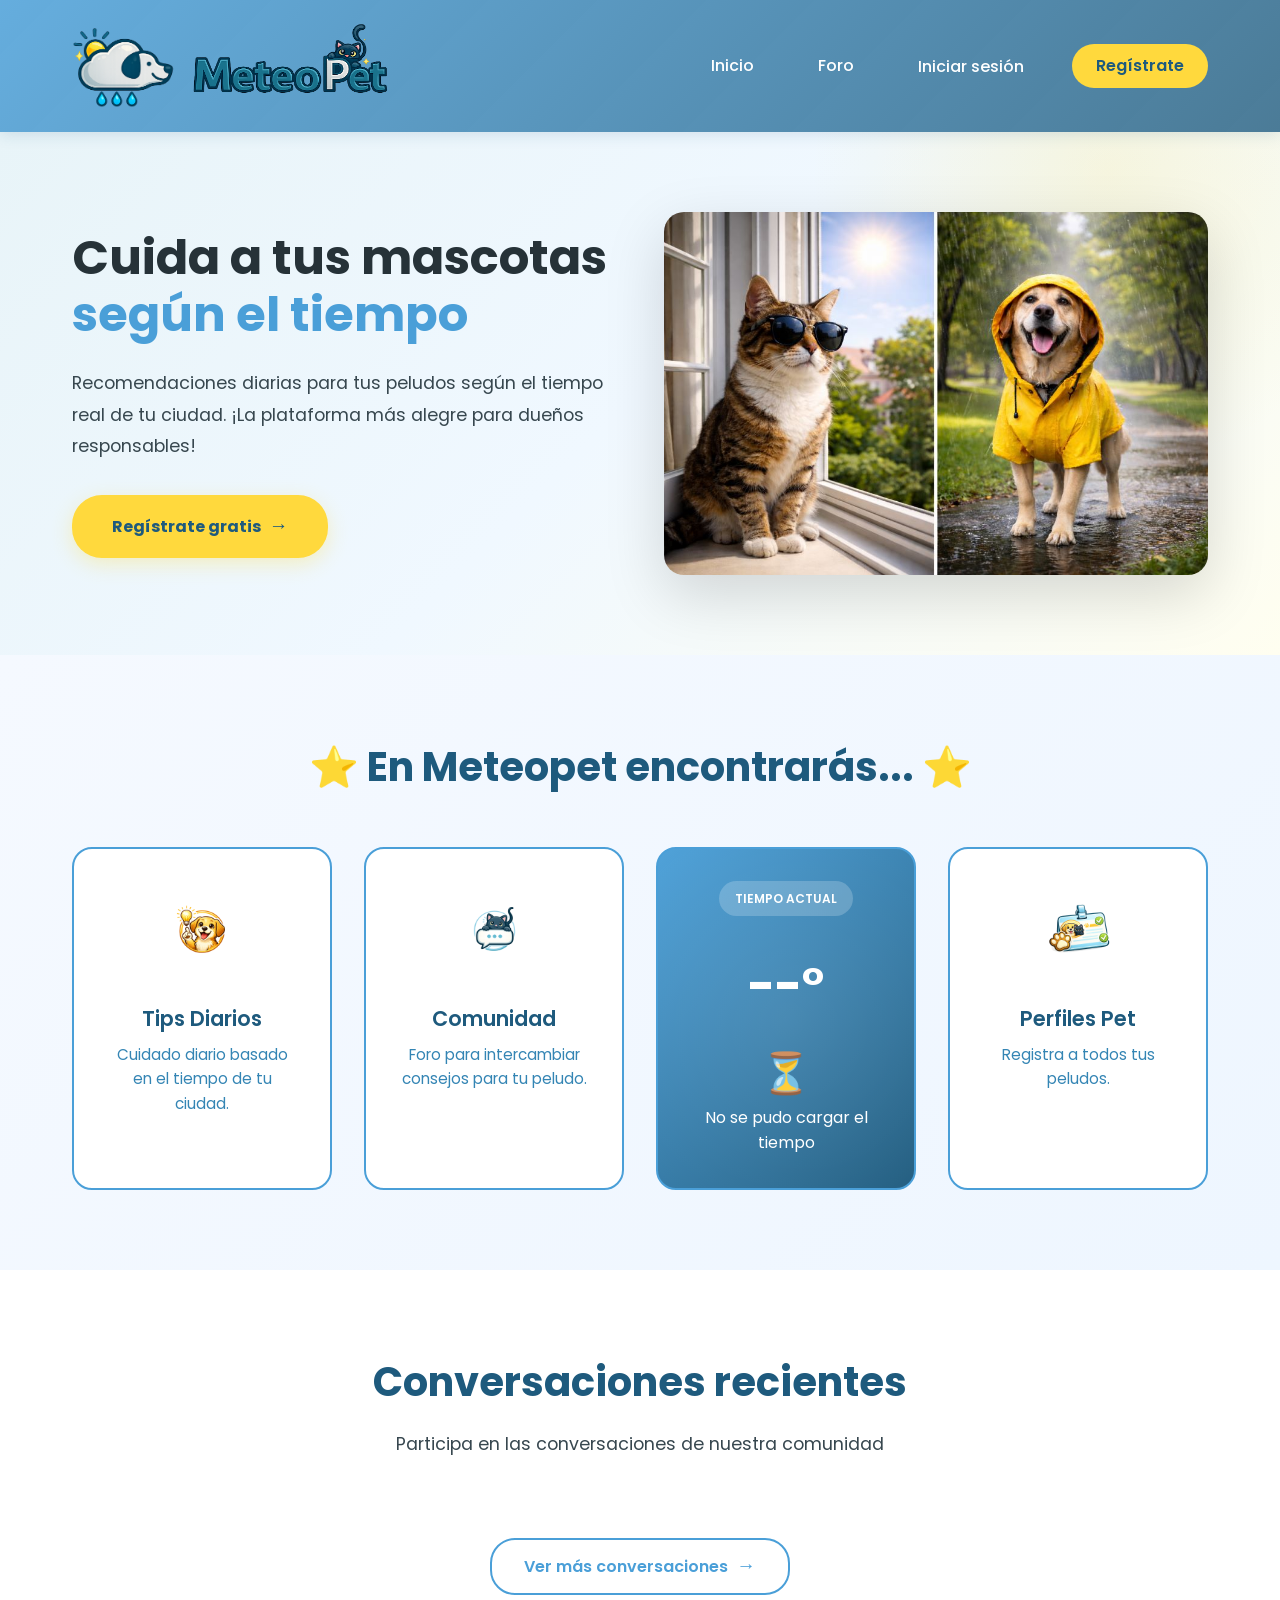
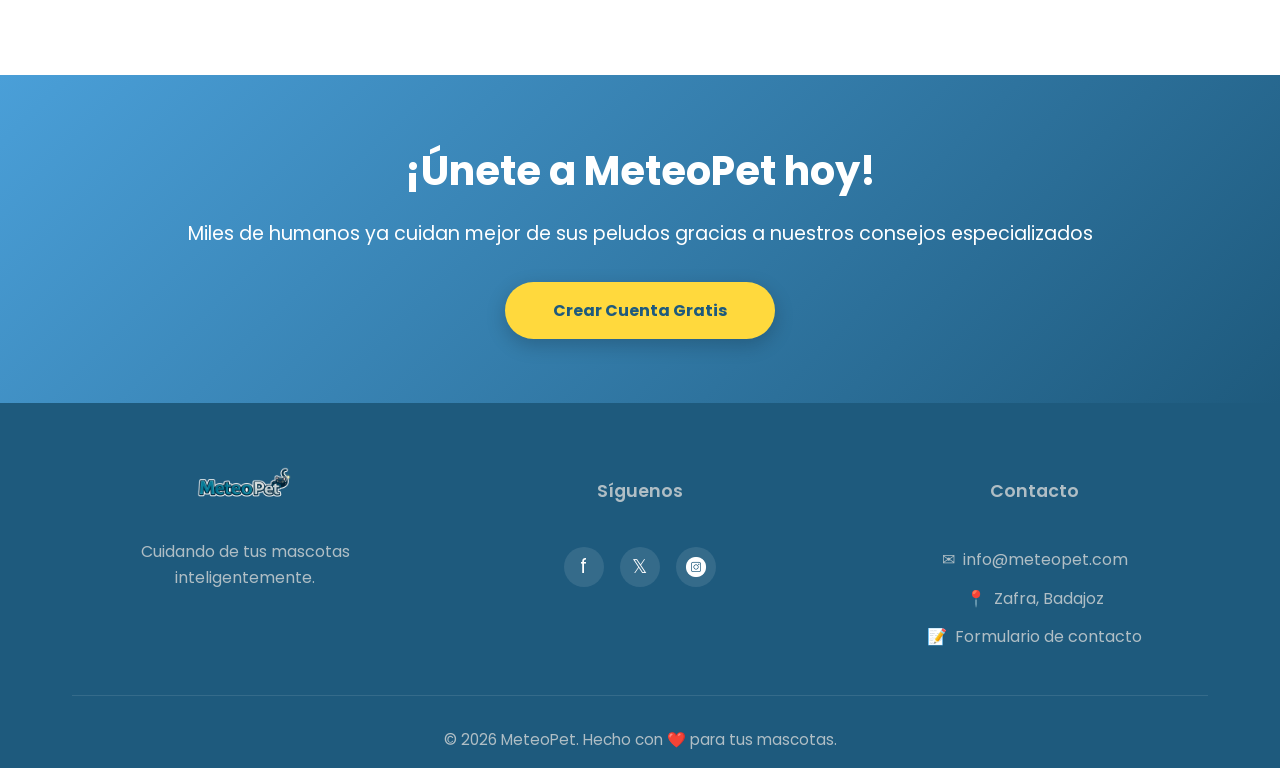
==== commit 8922d05b: "conexión foro en index" ====
--- a/index.html
+++ b/index.html
@@ -73,7 +73,7 @@
                 </div>
                 <div class="hero-image-wrapper">
                     <div class="hero-image-container">
-                        <img src="assets/img/ui/imagen-hero.png" alt="Perro y gato" class="hero-image">
+                        <img src="assets/img/ui/imagen-hero.jpg" alt="Perro y gato" class="hero-image">
 
                     </div>
                 </div>
@@ -141,35 +141,22 @@
                 <p class="section-subtitle">Participa en las conversaciones de nuestra comunidad</p>
             </div>
 
-            <div class="forum-grid">
+            <div class="forum-grid" id="foro-landing"></div>
+            <template id="template-foro-landing">
                 <div class="forum-card">
                     <div class="forum-avatar">
-                        <span class="avatar-icon">👤</span>
+                        <img src="" alt="avatar" class="forum-avatar-img">
                     </div>
                     <div class="forum-content">
                         <div class="forum-header">
-                            <h6>@LUNADOGS</h6>
-                            <small class="text-muted">Hace 2h</small>
-                        </div>
-                        <p>¿Alguien sabe si es seguro pasear con esta temperatura? Mi Golden se
-                            cansa rápido.</p>
-                    </div>
-                </div>
-
-                <div class="forum-card forum-card-highlight">
-                    <div class="forum-avatar">
-                        <span class="avatar-icon">👤</span>
-                    </div>
-                    <div class="forum-content">
-                        <div class="forum-header">
-                            <h6>@PETCARE_MOM</h6>
-                            <small class="text-muted">Hace 5h</small>
-                        </div>
-                        <p>"Con humedad alta es mejor reducir el tiempo de paseo. Revisa la sección de
-                            Alertas para más detalles."</p>
-                    </div>
-                </div>
-            </div>
+                            <h6 class="forum-nombre"></h6>
+                            <small class="text-muted forum-fecha"></small>
+                        </div>
+                        <p class="forum-texto"></p>
+                        <small class="forum-especie"></small>
+                    </div>
+                </div>
+            </template>
 
             <div class="text-center">
                 <a href="#foro" class="btn-outline-primary">
--- a/assets/css/styles.css
+++ b/assets/css/styles.css
@@ -1181,6 +1181,22 @@
     text-align: center;
 }
 
+.forum-avatar-img {
+    width: 45px;
+    height: 45px;
+    border-radius: 50%;
+    object-fit: contain;
+    border: 2px solid var(--secondary-blue);
+    background-color: var(--light-gray);
+}
+
+.forum-especie {
+    color: var(--medium-gray);
+    font-size: 0.8rem;
+    margin-top: 0.3rem;
+    display: block;
+}
+
 @media (max-width: 600px) {
     .registro-grid {
         grid-template-columns: 1fr;
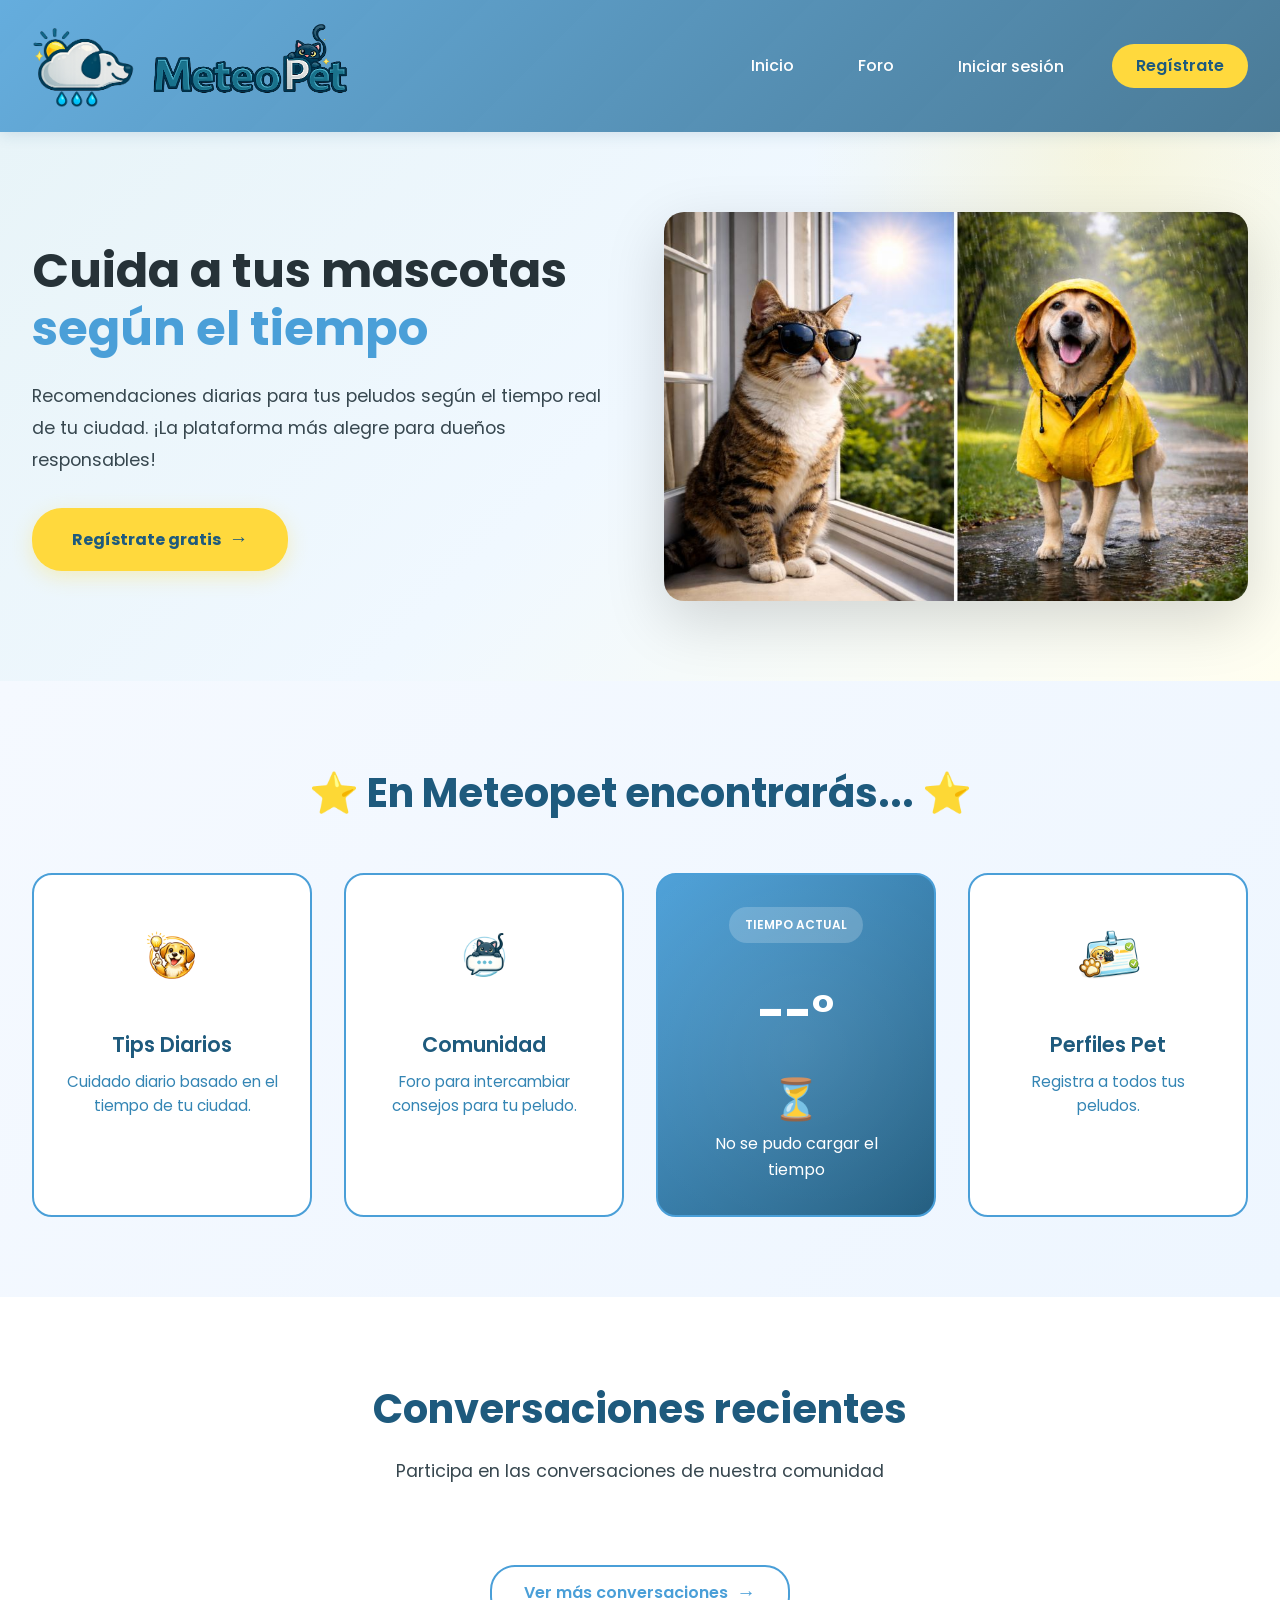
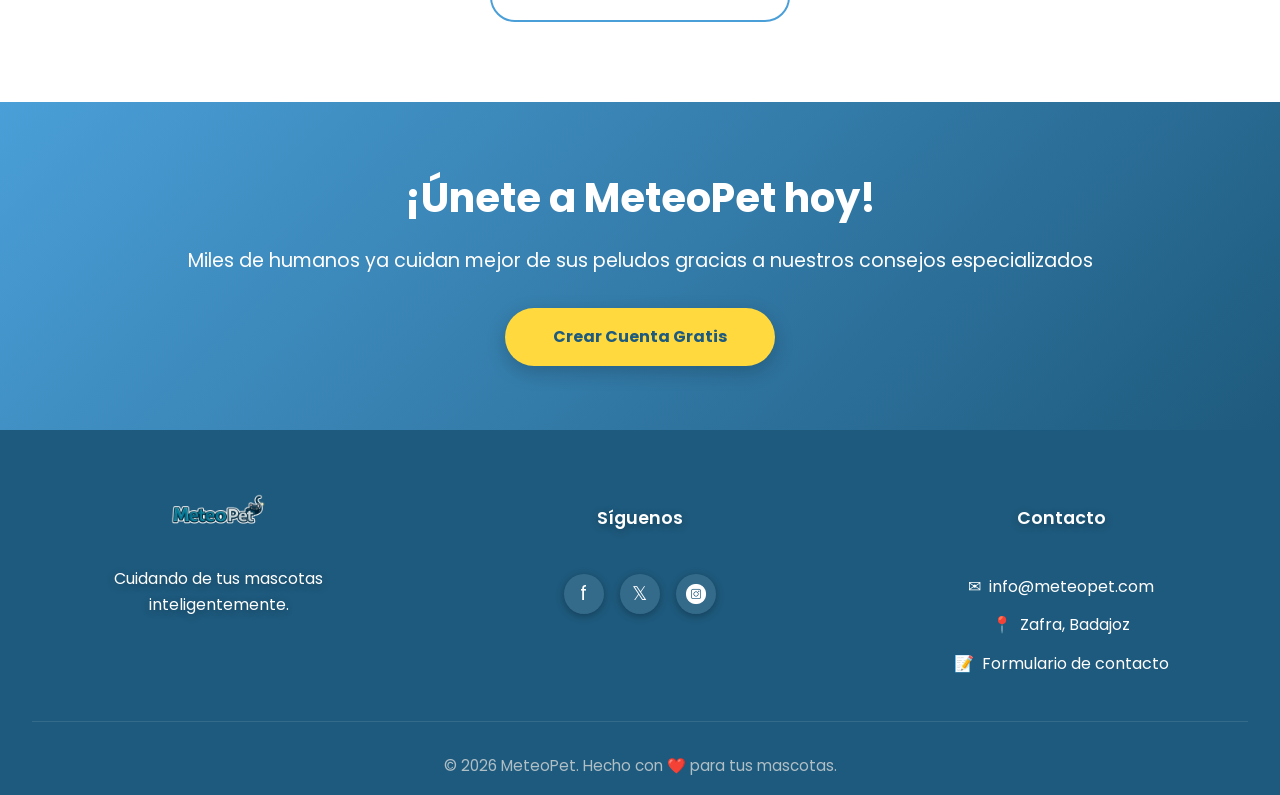
==== commit a1ca9013: "panel admin completo y formulario contacto" ====
--- a/index.html
+++ b/index.html
@@ -159,7 +159,7 @@
             </template>
 
             <div class="text-center">
-                <a href="#foro" class="btn-outline-primary">
+                <a href="foro_publico.html" class="btn-outline-primary">
                     Ver más conversaciones <span class="arrow">→</span>
                 </a>
             </div>
@@ -258,6 +258,9 @@
                             <span class="input-icon">🔒</span>
                             <input type="password" id="password" name="password" placeholder="••••••••" required>
                         </div>
+                        <small class="password-requisitos">
+                            Debe tener: 8+ caracteres, una mayúscula, un número y un carácter especial (!@#$...)
+                        </small>
                     </div>
 
                     <button type="submit" class="btn-login">
@@ -266,7 +269,7 @@
                 </form>
 
                 <p class="register-link">
-                    ¿No tienes cuenta? <a href="#">Regístrate gratis</a>
+                    ¿No tienes cuenta? <a href="#" id="btn-abrir-registro">Regístrate gratis</a>
                 </p>
             </div>
         </div>
@@ -318,11 +321,27 @@
                     </div>
 
                     <div class="form-group">
+                        <label for="reg-provincia">Provincia</label>
+                        <div class="input-wrapper">
+                            <span class="input-icon">🗺️</span>
+                            <select id="reg-provincia" required>
+                                <option value="">Selecciona una provincia...</option>
+                            </select>
+                        </div>
+                    </div>
+
+                    <div class="form-group">
                         <label for="reg-ciudad">Ciudad principal</label>
                         <div class="input-wrapper">
                             <span class="input-icon">📍</span>
-                            <select id="reg-ciudad" required></select>
-                        </div>
+                            <select id="reg-ciudad" required disabled>
+                                <option value="">Primero selecciona una provincia</option>
+                            </select>
+                        </div>
+                        <small id="ciudad-no-encontrada"
+                            style="display:none; color:var(--descriptions); font-size:0.8rem; margin-top:0.3rem;">
+                            ¿No encuentras tu ciudad? <a href="#" id="btn-sugerir-ciudad">Sugiérela al administrador</a>
+                        </small>
                     </div>
                 </div>
 
@@ -347,6 +366,50 @@
         </div>
     </div>
 
+    <!-- MODAL CONTACTO -->
+    <div id="modal-contacto" class="modal-overlay">
+        <div class="modal-contacto-contenido">
+            <button id="modal-contacto-cerrar" class="modal-cerrar">&times;</button>
+            <div class="modal-contacto-header">
+                <h2>Contacta con nosotros</h2>
+                <p>¿Tienes alguna duda, problema o sugerencia?</p>
+            </div>
+            <div class="modal-contacto-body">
+                <div class="contacto-grid">
+                    <div class="form-group">
+                        <label for="contacto-nombre">Nombre</label>
+                        <input type="text" id="contacto-nombre" placeholder="Tu nombre">
+                    </div>
+                    <div class="form-group">
+                        <label for="contacto-email">Email</label>
+                        <input type="email" id="contacto-email" placeholder="tu@email.com">
+                    </div>
+                    <div class="form-group contacto-full">
+                        <label for="contacto-tipo">Tipo de consulta</label>
+                        <select id="contacto-tipo">
+                            <option value="consulta">💬 Consulta general</option>
+                            <option value="problema">🔴 Problema técnico</option>
+                            <option value="sugerencia_ciudad">🏙️ Sugerencia de ciudad</option>
+                            <option value="otro">⚪ Otro</option>
+                        </select>
+                    </div>
+                    <div class="form-group contacto-full">
+                        <label for="contacto-asunto">Asunto</label>
+                        <input type="text" id="contacto-asunto" placeholder="Asunto de tu mensaje">
+                    </div>
+                    <div class="form-group contacto-full">
+                        <label for="contacto-mensaje">Mensaje</label>
+                        <textarea id="contacto-mensaje" rows="4" placeholder="Escribe tu mensaje aquí..."></textarea>
+                    </div>
+                </div>
+                <div id="contacto-msg"></div>
+                <button id="btn-enviar-contacto" class="btn-login">
+                    <span>✉️</span> Enviar mensaje
+                </button>
+            </div>
+        </div>
+    </div>
+
 </body>
 
 </html>
--- a/assets/css/styles.css
+++ b/assets/css/styles.css
@@ -33,7 +33,7 @@
 }
 
 .container {
-    max-width: 1200px;
+    max-width: 1400px;
     margin: 0 auto;
     padding: 0 2rem;
 }
@@ -606,20 +606,22 @@
 }
 
 .text-light-gray {
-    color: var(--medium-gray);
+    color: var(--white);
     margin-bottom: 1.5rem;
     max-width: 250px;
     margin-top: 0;
+    text-shadow: 0 2px 8px rgba(0, 0, 0, 0.3);
 }
 
 .footer-col h6 {
-    color: var(--medium-gray);
+    color: var(--white);
     margin-bottom: 1rem;
     font-size: 1.1rem;
     font-weight: 600;
     height: 80px;
     display: flex;
     align-items: center;
+    text-shadow: 0 2px 8px rgba(0, 0, 0, 0.3);
 }
 
 .footer-col-center {
@@ -650,6 +652,7 @@
     font-size: 1.2rem;
     text-decoration: none;
     transition: all 0.3s ease;
+    box-shadow: 0 2px 8px rgba(0, 0, 0, 0.3);
 }
 
 .social-links a:hover {
@@ -671,7 +674,7 @@
 
 .footer-links li {
     margin-bottom: 0.8rem;
-    color: var(--medium-gray);
+    color: var(--white);
     display: flex;
     align-items: center;
     justify-content: center;
@@ -679,7 +682,7 @@
 }
 
 .footer-links a {
-    color: var(--medium-gray);
+    color: var(--white);
     text-decoration: none;
     transition: all 0.3s ease;
     display: flex;
@@ -891,7 +894,7 @@
 }
 
 .modal-subtitulo {
-    color: var(--medium-gray);
+    color: #78909C;
     font-size: 0.9rem;
     margin-bottom: 1rem;
 }
@@ -951,7 +954,7 @@
 
 .register-link {
     text-align: center;
-    color: var(--medium-gray);
+    color: #78909C;
     font-size: 0.9rem;
     margin-top: 0.5rem;
 }
@@ -1197,6 +1200,12 @@
     display: block;
 }
 
+.password-requisitos {
+    color: #78909C;
+    font-size: 0.78rem;
+    margin-top: 0.2rem;
+}
+
 @media (max-width: 600px) {
     .registro-grid {
         grid-template-columns: 1fr;
@@ -1209,4 +1218,119 @@
     .modal-registro-body {
         padding: 1.5rem;
     }
+}
+
+/* ===== MODAL CONTACTO ===== */
+.modal-contacto-contenido {
+    background: var(--white);
+    border-radius: 24px;
+    overflow: hidden;
+    max-width: 600px;
+    width: 90%;
+    position: relative;
+    box-shadow: 0 20px 60px rgba(0, 0, 0, 0.2);
+    max-height: 90vh;
+    overflow-y: auto;
+}
+
+.modal-contacto-header {
+    background: linear-gradient(135deg, var(--secondary-blue) 0%, var(--primary-blue) 100%);
+    padding: 2rem 2.5rem 1.5rem;
+    text-align: center;
+}
+
+.modal-contacto-header h2 {
+    color: var(--white);
+    font-size: 1.6rem;
+    margin-bottom: 0.3rem;
+}
+
+.modal-contacto-header p {
+    color: rgba(255, 255, 255, 0.85);
+    font-size: 0.95rem;
+}
+
+.modal-contacto-body {
+    padding: 2rem 2.5rem;
+    display: flex;
+    flex-direction: column;
+    gap: 1rem;
+}
+
+.contacto-grid {
+    display: grid;
+    grid-template-columns: 1fr 1fr;
+    gap: 1rem;
+}
+
+.contacto-full {
+    grid-column: 1 / -1;
+}
+
+.modal-contacto-body .form-group {
+    display: flex;
+    flex-direction: column;
+    gap: 0.4rem;
+}
+
+.modal-contacto-body label {
+    font-weight: 600;
+    font-size: 0.9rem;
+    color: var(--text-dark);
+}
+
+.modal-contacto-body input[type="text"],
+.modal-contacto-body input[type="email"],
+.modal-contacto-body select,
+.modal-contacto-body textarea {
+    border: 2px solid var(--light-gray);
+    border-radius: 10px;
+    padding: 0.8rem 1rem;
+    font-family: var(--font-primary);
+    font-size: 0.95rem;
+    background: var(--light-gray);
+    transition: all 0.2s;
+    width: 100%;
+}
+
+.modal-contacto-body input:focus,
+.modal-contacto-body select:focus,
+.modal-contacto-body textarea:focus {
+    outline: none;
+    border-color: var(--secondary-blue);
+    background: var(--white);
+}
+
+.modal-contacto-body textarea {
+    resize: vertical;
+}
+
+#contacto-msg.exito {
+    color: #2d7a2d;
+    background-color: #e6f4e6;
+    border-radius: 8px;
+    padding: 8px 12px;
+    font-size: 0.9rem;
+    font-weight: 600;
+    text-align: center;
+}
+
+#contacto-msg.error {
+    color: #b00020;
+    background-color: #fde8eb;
+    border-radius: 8px;
+    padding: 8px 12px;
+    font-size: 0.9rem;
+    font-weight: 600;
+    text-align: center;
+}
+
+@media (max-width: 600px) {
+    .contacto-grid {
+        grid-template-columns: 1fr;
+    }
+
+    .modal-contacto-body {
+        padding: 1.5rem;
+    }
 }
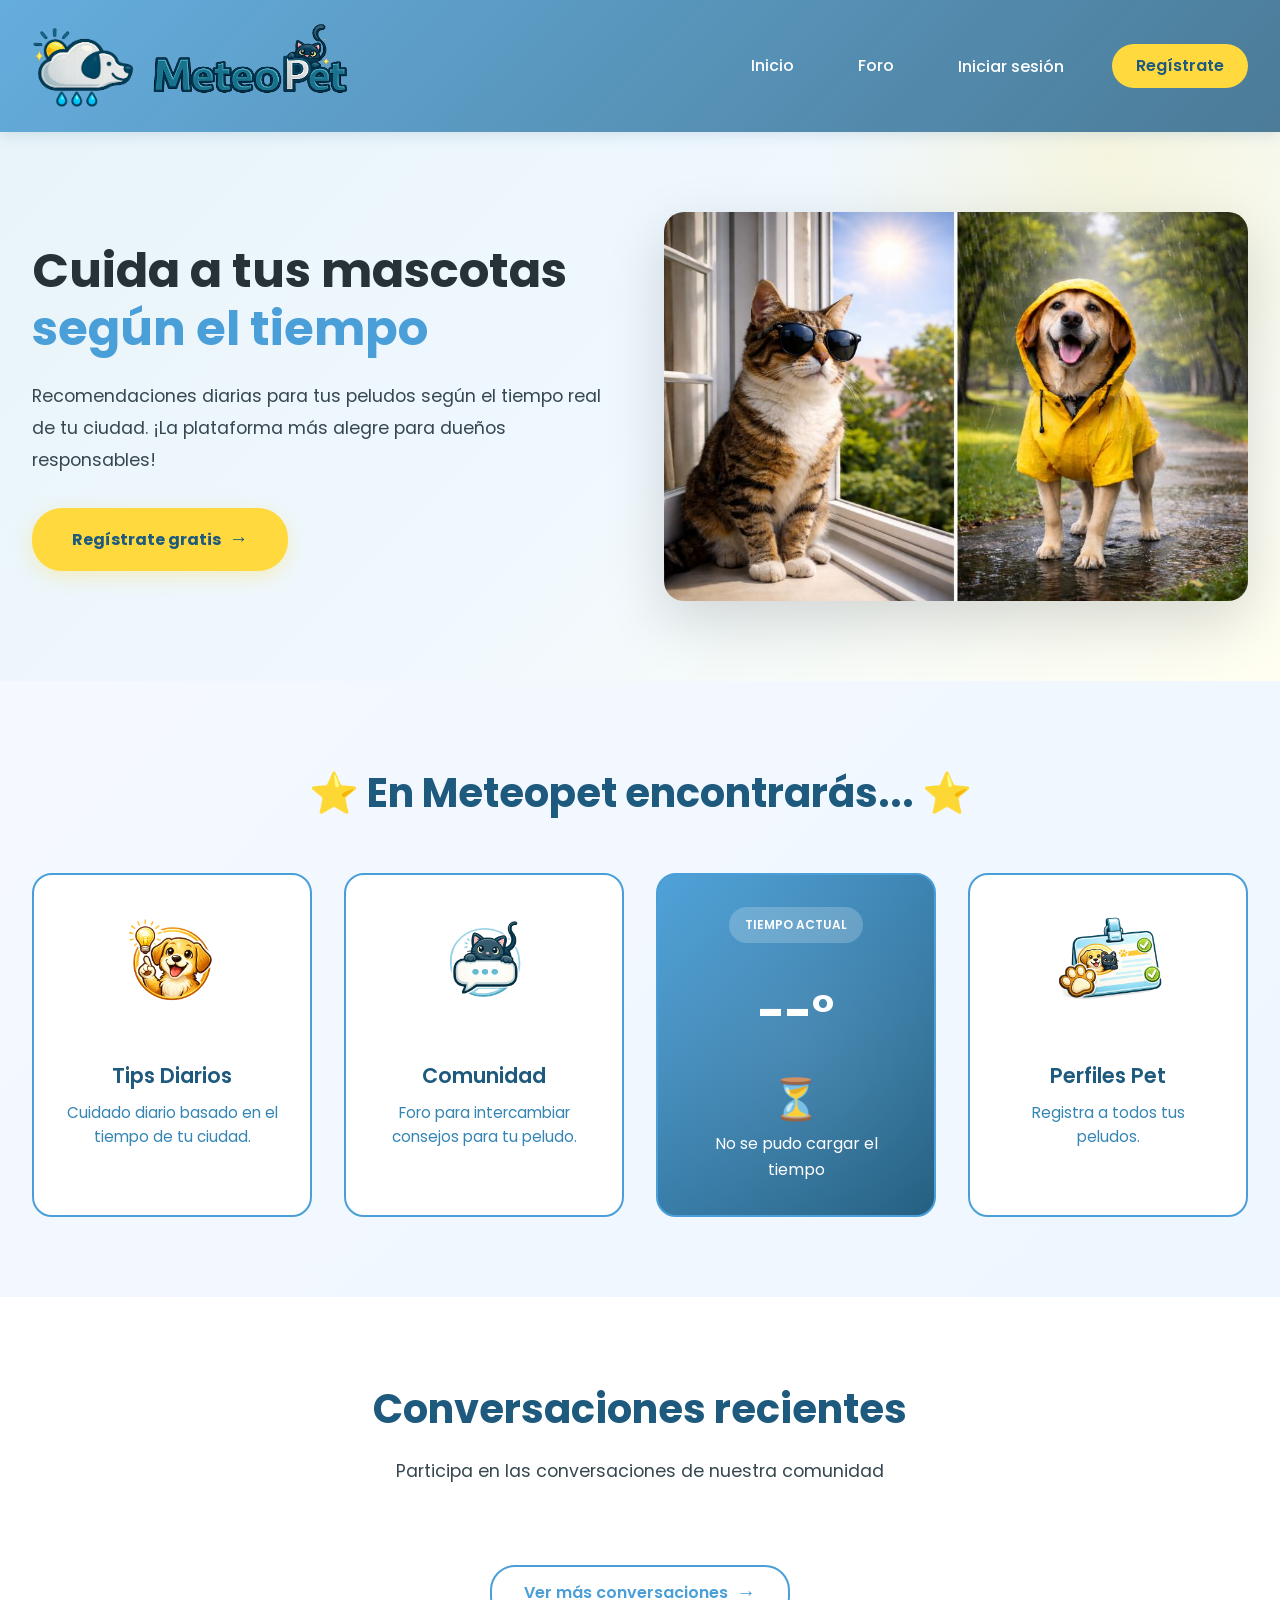
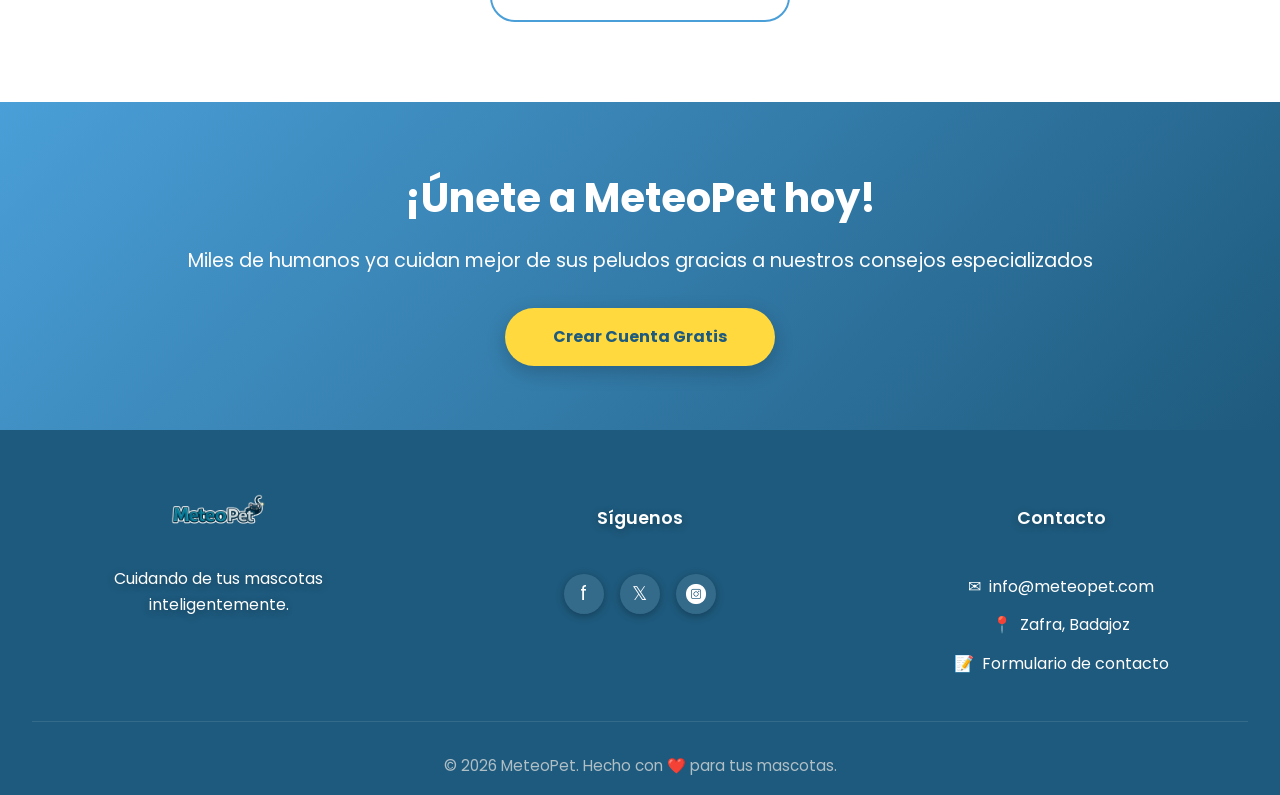
==== commit fb3b6bbc: "control de errores, revisión responsive y más modificaciones" ====
--- a/index.html
+++ b/index.html
@@ -3,7 +3,7 @@
 
 <head>
     <meta charset="UTF-8">
-    <meta name="viewport" content="width=dev ice-width, initial-scale=1.0">
+    <meta name="viewport" content="width=device-width, initial-scale=1.0">
     <title>MeteoPet - Cuida a tus mascotas según el tiempo</title>
 
     <!-- Google Fonts -->
@@ -45,9 +45,8 @@
                     <li class="nav-item">
                         <button class="nav-link" id="btn-abrir-login">Iniciar sesión</button>
                     </li>
-
                     <li class="nav-item">
-                        <a class="btn-register" href="#registro">Regístrate</a>
+                        <a class="btn-register" href="index.html?registro=1">Regístrate</a>
                     </li>
                 </ul>
             </div>
@@ -67,14 +66,13 @@
                         Recomendaciones diarias para tus peludos según el tiempo real de tu ciudad.
                         ¡La plataforma más alegre para dueños responsables!
                     </p>
-                    <a href="#registro" class="btn-hero">
+                    <a href="index.html?registro=1" class="btn-hero">
                         Regístrate gratis <span class="arrow">→</span>
                     </a>
                 </div>
                 <div class="hero-image-wrapper">
                     <div class="hero-image-container">
                         <img src="assets/img/ui/imagen-hero.jpg" alt="Perro y gato" class="hero-image">
-
                     </div>
                 </div>
             </div>
@@ -124,7 +122,7 @@
 
                 <div class="platform-card">
                     <div class="card-icon">
-                        <span class="icon"><img src="assets/img/ui/emojiPerfiles.png" alt="emoji gato foro"></span>
+                        <span class="icon"><img src="assets/img/ui/emojiPerfiles.png" alt="emoji perfiles"></span>
                     </div>
                     <h5>Perfiles Pet</h5>
                     <p class="text-muted">Registra a todos tus peludos.</p>
@@ -171,9 +169,8 @@
         <div class="container">
             <div class="cta-box">
                 <h2>¡Únete a MeteoPet hoy!</h2>
-                <p>Miles de humanos ya cuidan mejor de sus peludos gracias a nuestros consejos
-                    especializados</p>
-                <a href="#registro" class="btn-cta">Crear Cuenta Gratis</a>
+                <p>Miles de humanos ya cuidan mejor de sus peludos gracias a nuestros consejos especializados</p>
+                <a href="index.html?registro=1" class="btn-cta">Crear Cuenta Gratis</a>
             </div>
         </div>
     </section>
@@ -182,7 +179,6 @@
     <footer class="footer">
         <div class="container">
             <div class="footer-grid">
-                <!-- Columna 1: Información de MeteoPet -->
                 <div class="footer-col">
                     <div class="footer-brand">
                         <img src="assets/img/ui/titulo_logoGris.png" alt="Meteopet" class="footer-title">
@@ -192,7 +188,6 @@
                     </p>
                 </div>
 
-                <!-- Columna 2: Redes Sociales -->
                 <div class="footer-col footer-col-center">
                     <h6>Síguenos</h6>
                     <div class="social-links">
@@ -203,26 +198,27 @@
                     </div>
                 </div>
 
-                <!-- Columna 3: Contacto -->
                 <div class="footer-col">
                     <h6>Contacto</h6>
                     <ul class="footer-links">
                         <li><span class="footer-icon-small">✉</span> info@meteopet.com</li>
                         <li><span class="footer-icon-small">📍</span> Zafra, Badajoz</li>
-                        <li><a href="#contacto"><span class="footer-icon-small">📝</span> Formulario de contacto</a>
+                        <li>
+                            <a href="#contacto">
+                                <span class="footer-icon-small">📝</span> Formulario de contacto
+                            </a>
                         </li>
                     </ul>
                 </div>
             </div>
             <hr class="footer-divider">
-
             <div class="footer-bottom">
                 <p>© 2026 MeteoPet. Hecho con <span class="heart">❤️</span> para tus mascotas.</p>
             </div>
         </div>
     </footer>
 
-    <!-- MODAL QUE APARECE AL HACER LOGIN -->
+    <!-- MODAL LOGIN -->
     <div id="modal-login" class="modal-overlay">
         <div class="modal-login-contenido">
             <button id="modal-login-cerrar" class="modal-cerrar">&times;</button>
@@ -257,6 +253,7 @@
                         <div class="input-wrapper">
                             <span class="input-icon">🔒</span>
                             <input type="password" id="password" name="password" placeholder="••••••••" required>
+                            <button type="button" class="btn-toggle-pass" data-target="password">👁️</button>
                         </div>
                         <small class="password-requisitos">
                             Debe tener: 8+ caracteres, una mayúscula, un número y un carácter especial (!@#$...)
@@ -286,7 +283,6 @@
             </div>
 
             <div class="modal-registro-body">
-
                 <div class="registro-grid">
                     <div class="form-group">
                         <label for="reg-nombre">Nombre completo</label>
@@ -308,7 +304,8 @@
                         <label for="reg-password">Contraseña</label>
                         <div class="input-wrapper">
                             <span class="input-icon">🔒</span>
-                            <input type="password" id="reg-password" placeholder="Mínimo 6 caracteres" required>
+                            <input type="password" id="reg-password" placeholder="Mínimo 8 caracteres" required>
+                            <button type="button" class="btn-toggle-pass" data-target="reg-password">👁️</button>
                         </div>
                     </div>
 
@@ -317,6 +314,7 @@
                         <div class="input-wrapper">
                             <span class="input-icon">🔒</span>
                             <input type="password" id="reg-password2" placeholder="Repite la contraseña" required>
+                            <button type="button" class="btn-toggle-pass" data-target="reg-password2">👁️</button>
                         </div>
                     </div>
 
@@ -347,9 +345,7 @@
 
                 <div class="form-group">
                     <label>Elige tu avatar</label>
-                    <div class="avatar-selector" id="avatar-selector">
-                        <!-- Se genera con JS -->
-                    </div>
+                    <div class="avatar-selector" id="avatar-selector"></div>
                     <input type="hidden" id="reg-avatar" value="avatar_default.png">
                 </div>
 
--- a/assets/css/styles.css
+++ b/assets/css/styles.css
@@ -1,21 +1,16 @@
 /* ***************   VARIABLES Y CONFIGURACIÓN GENERAL  *************** */
 :root {
-    /* Colores principales del logo */
     --primary-blue: #1E5A7D;
     --secondary-blue: #4A9FD8;
     --descriptions: #3485b4;
     --light-blue: #E8F4F8;
     --accent-yellow: #FFD93D;
     --accent-orange: #FFA726;
-
-    /* Colores complementarios */
     --white: #FFFFFF;
     --light-gray: #F5F8FA;
     --medium-gray: #B0BEC5;
     --dark-gray: #37474F;
     --text-dark: #263238;
-
-    /* Fuente */
     --font-primary: 'Poppins', sans-serif;
 }
 
@@ -103,6 +98,7 @@
     border: none;
     cursor: pointer;
     padding: 0.5rem;
+    z-index: 1001;
 }
 
 .navbar-toggler span {
@@ -173,6 +169,14 @@
     color: var(--primary-blue);
     transform: translateY(-2px);
     box-shadow: 0 5px 15px rgba(255, 255, 255, 0.4);
+}
+
+button.nav-link {
+    background: none;
+    border: none;
+    cursor: pointer;
+    font-family: var(--font-primary);
+    font-size: inherit;
 }
 
 /****************    HERO SECTION   ****************/
@@ -265,7 +269,6 @@
 
 .hero-image-container {
     position: relative;
-
 }
 
 @keyframes float {
@@ -339,22 +342,19 @@
     box-shadow: 0 12px 28px rgba(255, 217, 61, 0.65);
 }
 
-.card-icon {
+/* Icono de las tarjetas de características */
+.card-icon,
+.icon {
+    display: flex;
+    justify-content: center;
+    align-items: center;
     margin-bottom: 1rem;
-    display: flex;
-    justify-content: center;
-    align-items: center;
-}
-
-.icon {
-    display: flex;
-    justify-content: center;
-    align-items: center;
-}
-
+}
+
+.card-icon img,
 .icon img {
-    width: 70px;
-    height: auto;
+    width: 120px;
+    height: 120px;
     object-fit: contain;
 }
 
@@ -717,113 +717,6 @@
 
 .heart {
     color: #ff6b6b;
-}
-
-
-/*************** RESPONSIVE ***************/
-@media (max-width: 992px) {
-    .hero-title {
-        font-size: 2.5rem;
-    }
-
-    .section-title {
-        font-size: 2rem;
-    }
-
-    .hero {
-        padding: 3rem 0;
-    }
-
-    .hero-content {
-        grid-template-columns: 1fr;
-    }
-
-    .footer-grid {
-        grid-template-columns: 1fr;
-        gap: 2rem;
-    }
-}
-
-@media (max-width: 992px) {
-    .footer-grid {
-        grid-template-columns: 1fr;
-        gap: 2.5rem;
-    }
-}
-
-@media (max-width: 768px) {
-    .navbar-toggler {
-        display: flex;
-    }
-
-    .navbar-collapse {
-        position: absolute;
-        top: 100%;
-        left: 0;
-        right: 0;
-        background: linear-gradient(135deg, rgba(74, 159, 216, 0.98) 0%, rgba(30, 90, 125, 0.98) 100%);
-        backdrop-filter: blur(10px);
-        box-shadow: 0 5px 15px rgba(30, 90, 125, 0.2);
-        max-height: 0;
-        overflow: hidden;
-        transition: max-height 0.3s ease;
-    }
-
-    .navbar-collapse.active {
-        max-height: 400px;
-    }
-
-    .navbar-nav {
-        flex-direction: column;
-        gap: 0;
-        padding: 1rem 0;
-    }
-
-    .nav-item {
-        width: 100%;
-        text-align: center;
-    }
-
-    .nav-link {
-        display: block;
-        padding: 1rem;
-    }
-
-    .btn-register {
-        margin: 1rem;
-    }
-
-    .hero-title {
-        font-size: 2rem;
-    }
-
-    .section-title {
-        font-size: 1.75rem;
-    }
-
-    .logo-icon img {
-        height: 60px;
-    }
-
-    .logo-title img {
-        height: 65px;
-    }
-
-    .platform-grid {
-        grid-template-columns: 1fr;
-    }
-
-    .social-links {
-        justify-content: flex-start;
-    }
-
-    .footer-grid {
-        gap: 2rem;
-    }
-
-    .text-light-gray {
-        max-width: 100%;
-    }
 }
 
 /* ===== MODAL LOGIN ===== */
@@ -970,10 +863,12 @@
     text-decoration: underline;
 }
 
+/* ===== CAMBIO: añadido input[type="text"] para cuando el ojo cambia el tipo ===== */
 .modal-login-right input[type="email"],
-.modal-login-right input[type="password"] {
+.modal-login-right input[type="password"],
+.modal-login-right input[type="text"] {
     width: 100%;
-    padding: 1rem 1rem 1rem 3rem;
+    padding: 1rem 3rem 1rem 3rem;
     border: 2px solid var(--light-gray);
     border-radius: 15px;
     font-family: var(--font-primary);
@@ -983,7 +878,8 @@
 }
 
 .modal-login-right input[type="email"]:focus,
-.modal-login-right input[type="password"]:focus {
+.modal-login-right input[type="password"]:focus,
+.modal-login-right input[type="text"]:focus {
     outline: none;
     border-color: var(--secondary-blue);
     background: var(--white);
@@ -1012,29 +908,6 @@
     font-weight: 500;
     font-size: 0.95rem;
     color: var(--text-dark);
-}
-
-@media (max-width: 600px) {
-    .modal-login-contenido {
-        grid-template-columns: 1fr;
-    }
-
-    .modal-login-left {
-        padding: 2rem;
-    }
-
-    .modal-pet-icon img {
-        width: 100px;
-        height: 100px;
-    }
-}
-
-button.nav-link {
-    background: none;
-    border: none;
-    cursor: pointer;
-    font-family: var(--font-primary);
-    font-size: inherit;
 }
 
 /* ===== MODAL REGISTRO ===== */
@@ -1108,12 +981,13 @@
     font-size: 1.1rem;
 }
 
+/* ===== CAMBIO: añadido input[type="text"] para cuando el ojo cambia el tipo ===== */
 .modal-registro-body input[type="text"],
 .modal-registro-body input[type="email"],
 .modal-registro-body input[type="password"],
 .modal-registro-body select {
     width: 100%;
-    padding: 0.9rem 1rem 0.9rem 3rem;
+    padding: 0.9rem 3rem 0.9rem 3rem;
     border: 2px solid var(--light-gray);
     border-radius: 12px;
     font-family: var(--font-primary);
@@ -1204,20 +1078,6 @@
     color: #78909C;
     font-size: 0.78rem;
     margin-top: 0.2rem;
-}
-
-@media (max-width: 600px) {
-    .registro-grid {
-        grid-template-columns: 1fr;
-    }
-
-    .avatar-selector {
-        grid-template-columns: repeat(4, 1fr);
-    }
-
-    .modal-registro-body {
-        padding: 1.5rem;
-    }
 }
 
 /* ===== MODAL CONTACTO ===== */
@@ -1325,7 +1185,141 @@
     text-align: center;
 }
 
-@media (max-width: 600px) {
+/* ===== OJO CONTRASEÑA ===== */
+.btn-toggle-pass {
+    background: none;
+    border: none;
+    cursor: pointer;
+    font-size: 1rem;
+    padding: 0 0.5rem;
+    color: var(--medium-gray);
+    flex-shrink: 0;
+    position: absolute;
+    right: 0.8rem;
+    top: 50%;
+    transform: translateY(-50%);
+}
+
+/*************** RESPONSIVE ***************/
+@media (max-width: 992px) {
+    .hero-title {
+        font-size: 2.5rem;
+    }
+
+    .section-title {
+        font-size: 2rem;
+    }
+
+    .hero {
+        padding: 3rem 0;
+    }
+
+    .hero-content {
+        grid-template-columns: 1fr;
+    }
+
+    .footer-grid {
+        grid-template-columns: 1fr;
+        gap: 2.5rem;
+    }
+}
+
+@media (max-width: 768px) {
+    .navbar-toggler {
+        display: flex;
+    }
+
+    .navbar-collapse {
+        display: none;
+        position: absolute;
+        top: 100%;
+        left: 0;
+        right: 0;
+        background: linear-gradient(135deg, rgba(74, 159, 216, 0.98) 0%, rgba(30, 90, 125, 0.98) 100%);
+        backdrop-filter: blur(10px);
+        box-shadow: 0 5px 15px rgba(30, 90, 125, 0.2);
+    }
+
+    .navbar-collapse.active {
+        display: block;
+    }
+
+    .navbar-nav {
+        flex-direction: column;
+        gap: 0;
+        padding: 1rem 0;
+        align-items: center;
+    }
+
+    .nav-item {
+        width: 100%;
+        text-align: center;
+    }
+
+    .nav-link {
+        display: block;
+        padding: 1rem;
+        font-size: 1rem;
+    }
+
+    .btn-register {
+        margin: 1rem auto;
+        display: inline-block;
+    }
+
+    .hero-title {
+        font-size: 2rem;
+    }
+
+    .section-title {
+        font-size: 1.75rem;
+    }
+
+    .logo-icon img {
+        height: 60px;
+    }
+
+    .logo-title img {
+        height: 65px;
+    }
+
+    .platform-grid {
+        grid-template-columns: 1fr;
+    }
+
+    .social-links {
+        justify-content: center;
+    }
+
+    .text-light-gray {
+        max-width: 100%;
+    }
+
+    .modal-login-contenido {
+        grid-template-columns: 1fr;
+    }
+
+    .modal-login-left {
+        padding: 2rem;
+    }
+
+    .modal-pet-icon img {
+        width: 100px;
+        height: 100px;
+    }
+
+    .registro-grid {
+        grid-template-columns: 1fr;
+    }
+
+    .avatar-selector {
+        grid-template-columns: repeat(4, 1fr);
+    }
+
+    .modal-registro-body {
+        padding: 1.5rem;
+    }
+
     .contacto-grid {
         grid-template-columns: 1fr;
     }
@@ -1333,4 +1327,15 @@
     .modal-contacto-body {
         padding: 1.5rem;
     }
+
+    .card-icon img,
+    .icon img {
+        width: 160px;
+        height: 160px;
+    }
+
+    button.nav-link {
+        width: 100%;
+        text-align: center;
+    }
 }
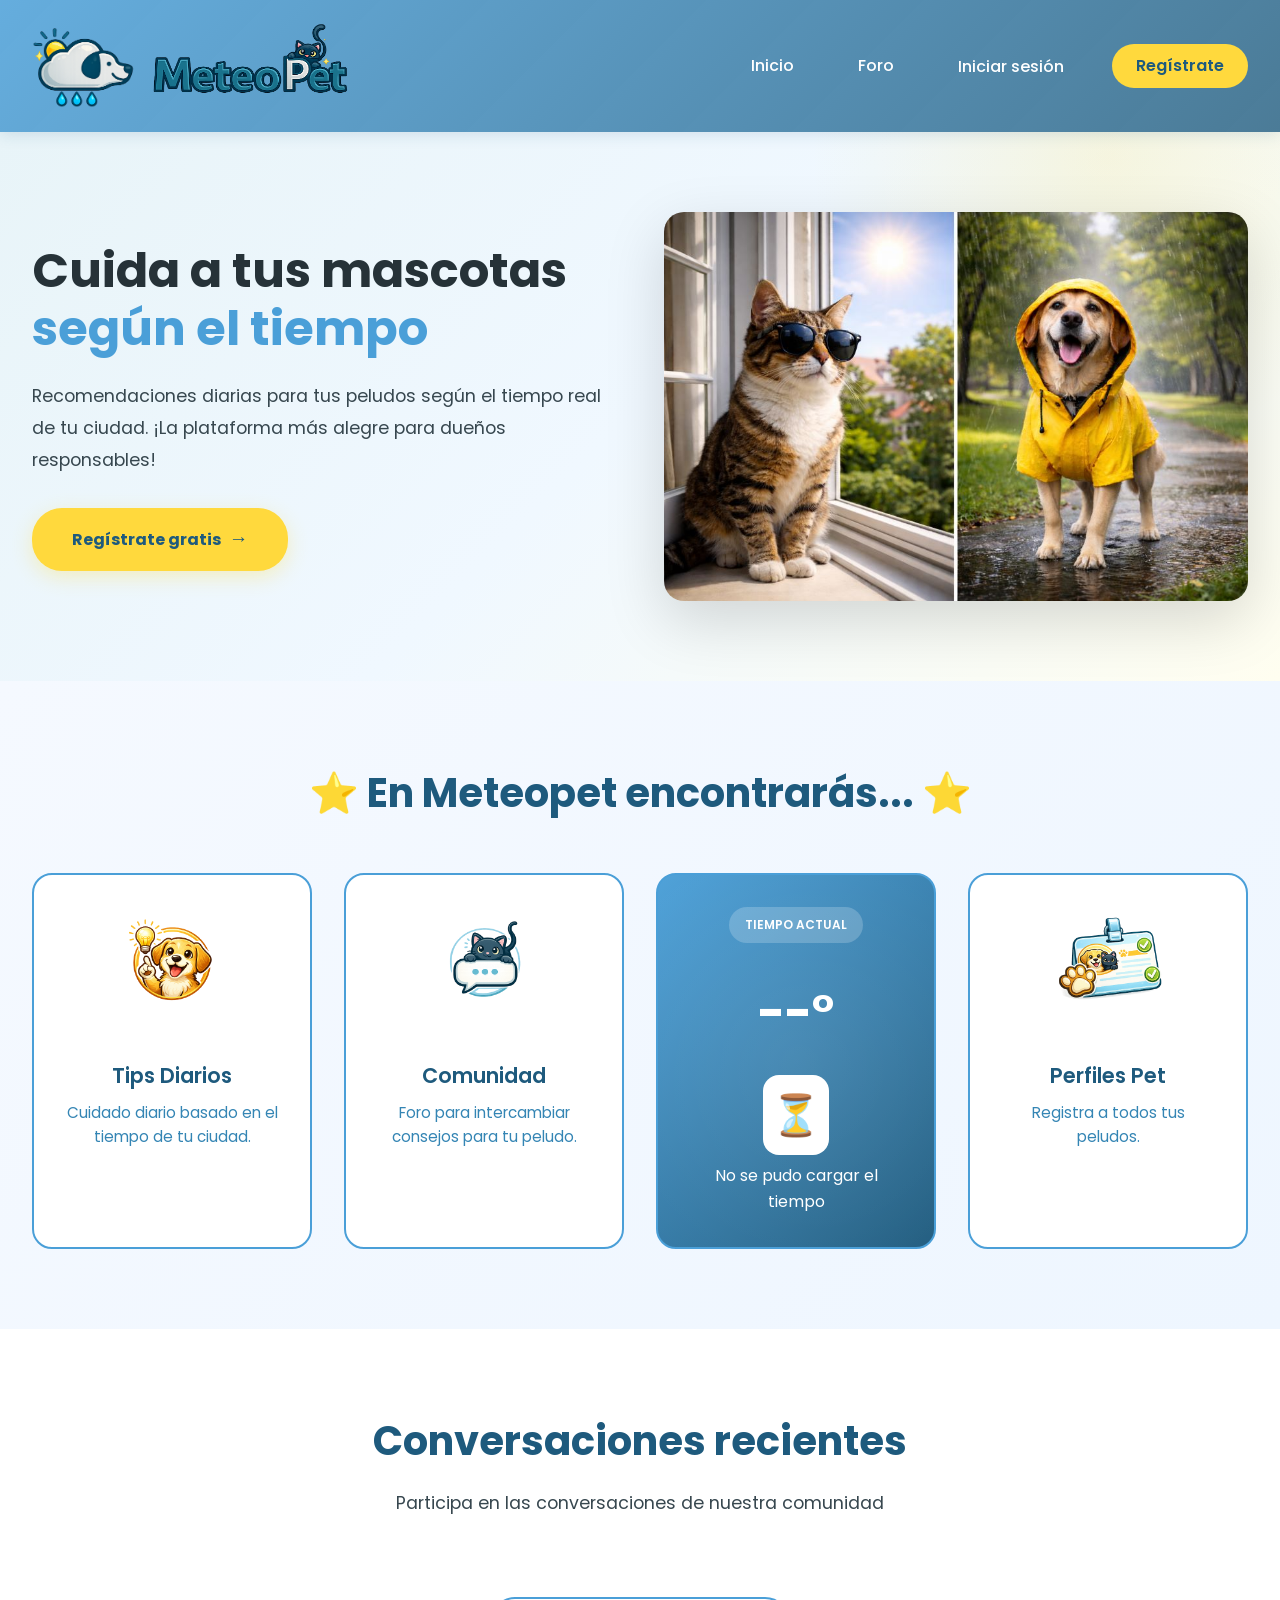
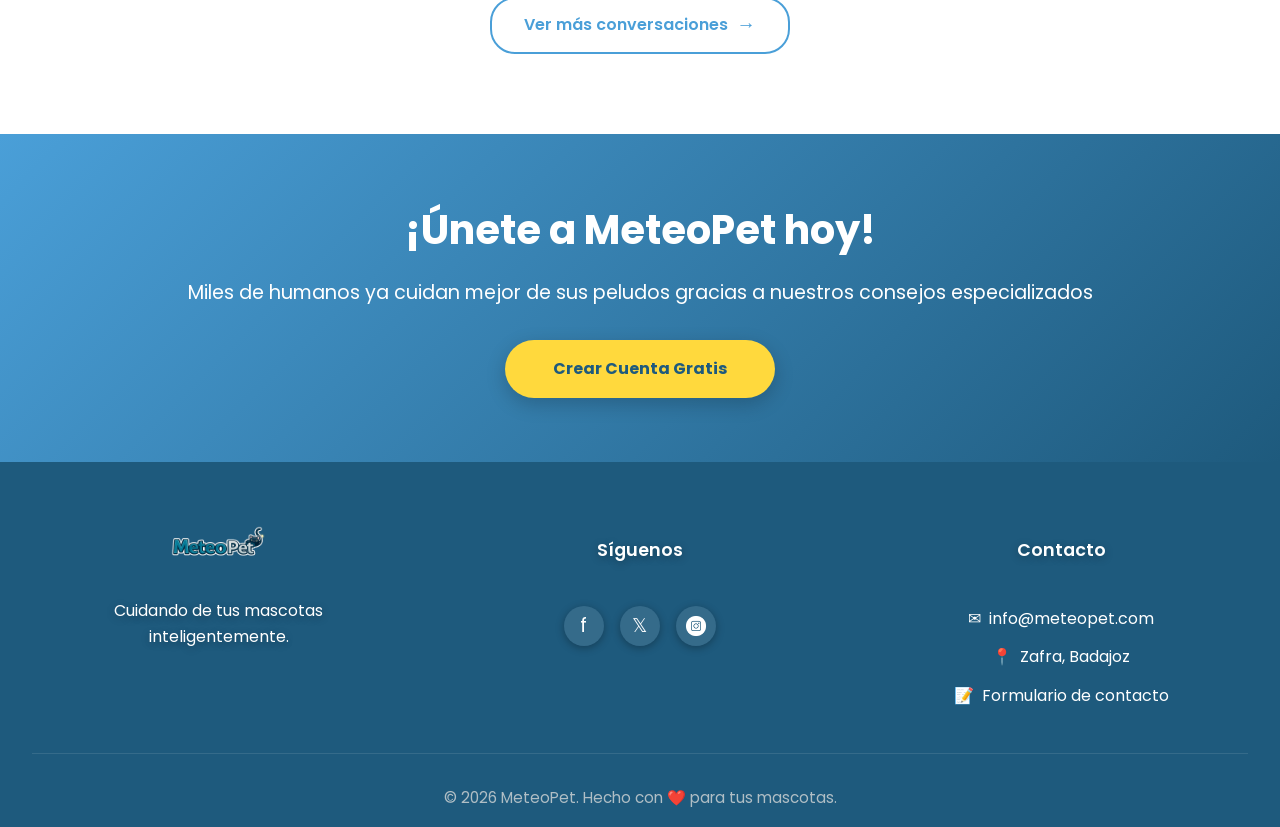
==== commit 82091862: "retoques finales a html" ====
--- a/index.html
+++ b/index.html
@@ -9,16 +9,16 @@
     <!-- Google Fonts -->
     <link href="https://fonts.googleapis.com/css2?family=Poppins:wght@400;500;600;700&display=swap" rel="stylesheet">
 
-    <!-- Custom CSS -->
+    <!-- Estilos -->
     <link rel="stylesheet" href="assets/css/styles.css">
 
-    <!-- Script -->
+    <!-- Script principal de la landing -->
     <script defer src="assets/js/index.js"></script>
-
 </head>
 
 <body>
-    <!-- HEADER/NAVBAR -->
+
+    <!-- ********* NAVBAR ********* -->
     <nav class="navbar">
         <div class="container">
             <a class="navbar-brand" href="#inicio">
@@ -53,7 +53,7 @@
         </div>
     </nav>
 
-    <!-- HERO SECTION -->
+    <!-- ********* HERO ********* -->
     <section class="hero" id="inicio">
         <div class="container">
             <div class="hero-content">
@@ -79,7 +79,7 @@
         </div>
     </section>
 
-    <!--  EN METEOPET ENCONTRARÁS... -->
+    <!-- ********* EN METEOPET ENCONTRARÁS ********* -->
     <section class="section-features">
         <div class="container">
             <div class="section-header">
@@ -107,7 +107,7 @@
                     <p class="text-muted">Foro para intercambiar consejos para tu peludo.</p>
                 </div>
 
-                <!-- Tarjeta con información de la API del tiempo  -->
+                <!-- Tarjeta del tiempo — se rellena por JS con la API de OpenWeatherMap -->
                 <div class="platform-card platform-card-highlight">
                     <div class="weather-badge">
                         <span>TIEMPO ACTUAL</span>
@@ -131,7 +131,8 @@
         </div>
     </section>
 
-    <!-- CONVERSACIONES RECIENTES -->
+    <!-- ********* CONVERSACIONES RECIENTES ********* -->
+    <!-- Las tarjetas se generan por JS desde api/foro_publico.php -->
     <section class="section-forum" id="foro">
         <div class="container">
             <div class="section-header">
@@ -140,6 +141,7 @@
             </div>
 
             <div class="forum-grid" id="foro-landing"></div>
+
             <template id="template-foro-landing">
                 <div class="forum-card">
                     <div class="forum-avatar">
@@ -164,7 +166,7 @@
         </div>
     </section>
 
-    <!-- CREAR CUENTA SECTION -->
+    <!-- ********* CTA CREAR CUENTA ********* -->
     <section class="section-cta">
         <div class="container">
             <div class="cta-box">
@@ -175,7 +177,7 @@
         </div>
     </section>
 
-    <!-- FOOTER -->
+    <!-- ********* FOOTER ********* -->
     <footer class="footer">
         <div class="container">
             <div class="footer-grid">
@@ -183,9 +185,7 @@
                     <div class="footer-brand">
                         <img src="assets/img/ui/titulo_logoGris.png" alt="Meteopet" class="footer-title">
                     </div>
-                    <p class="text-light-gray">
-                        Cuidando de tus mascotas inteligentemente.
-                    </p>
+                    <p class="text-light-gray">Cuidando de tus mascotas inteligentemente.</p>
                 </div>
 
                 <div class="footer-col footer-col-center">
@@ -193,8 +193,9 @@
                     <div class="social-links">
                         <a href="#" aria-label="Facebook">f</a>
                         <a href="#" aria-label="Equis">𝕏</a>
-                        <a href="#" aria-label="Instagram"><img src="assets/img/ui/instagram.png"
-                                alt="logo instagram"></a>
+                        <a href="#" aria-label="Instagram">
+                            <img src="assets/img/ui/instagram.png" alt="logo instagram">
+                        </a>
                     </div>
                 </div>
 
@@ -218,7 +219,7 @@
         </div>
     </footer>
 
-    <!-- MODAL LOGIN -->
+    <!-- ********* MODAL LOGIN ********* -->
     <div id="modal-login" class="modal-overlay">
         <div class="modal-login-contenido">
             <button id="modal-login-cerrar" class="modal-cerrar">&times;</button>
@@ -235,10 +236,12 @@
                 <h1>Iniciar Sesión</h1>
                 <p class="modal-subtitulo">Accede a tu cuenta de MeteoPet</p>
 
+                <!-- Mensaje de error de login — visible solo si la URL tiene ?error=1 -->
                 <div id="modal-error" class="modal-error-msg" style="display:none;">
                     Email o contraseña incorrectos.
                 </div>
 
+                <!-- El formulario se envía a PHP directamente -->
                 <form method="POST" action="auth/login_process.php">
                     <div class="form-group">
                         <label for="email">Correo electrónico</label>
@@ -272,7 +275,8 @@
         </div>
     </div>
 
-    <!-- MODAL REGISTRO -->
+    <!-- ********* MODAL REGISTRO ********* -->
+    <!-- El registro se gestiona por fetch en index.js → api/registro.php -->
     <div id="modal-registro" class="modal-overlay">
         <div class="modal-registro-contenido">
             <button id="modal-registro-cerrar" class="modal-cerrar">&times;</button>
@@ -322,6 +326,7 @@
                         <label for="reg-provincia">Provincia</label>
                         <div class="input-wrapper">
                             <span class="input-icon">🗺️</span>
+                            <!-- Las opciones se cargan desde api/ciudades_catalogo.php -->
                             <select id="reg-provincia" required>
                                 <option value="">Selecciona una provincia...</option>
                             </select>
@@ -332,6 +337,7 @@
                         <label for="reg-ciudad">Ciudad principal</label>
                         <div class="input-wrapper">
                             <span class="input-icon">📍</span>
+                            <!-- Se activa al elegir provincia -->
                             <select id="reg-ciudad" required disabled>
                                 <option value="">Primero selecciona una provincia</option>
                             </select>
@@ -345,6 +351,7 @@
 
                 <div class="form-group">
                     <label>Elige tu avatar</label>
+                    <!-- Los avatares se cargan desde api/avatares.php -->
                     <div class="avatar-selector" id="avatar-selector"></div>
                     <input type="hidden" id="reg-avatar" value="avatar_default.png">
                 </div>
@@ -362,7 +369,8 @@
         </div>
     </div>
 
-    <!-- MODAL CONTACTO -->
+    <!-- ********* MODAL CONTACTO ********* -->
+    <!-- El envío se gestiona por fetch en index.js → api/contacto.php -->
     <div id="modal-contacto" class="modal-overlay">
         <div class="modal-contacto-contenido">
             <button id="modal-contacto-cerrar" class="modal-cerrar">&times;</button>
--- a/assets/css/styles.css
+++ b/assets/css/styles.css
@@ -1,4 +1,8 @@
-/* ***************   VARIABLES Y CONFIGURACIÓN GENERAL  *************** */
+/*************************************************************
+    Estilos globales de index.html y modales
+**************************************************************/
+
+/* ***** VARIABLES Y RESET ***** */
 :root {
     --primary-blue: #1E5A7D;
     --secondary-blue: #4A9FD8;
@@ -33,7 +37,7 @@
     padding: 0 2rem;
 }
 
-/* ***************   NAVBAR   *************** */
+/****** NAVBAR ******/
 .navbar {
     background: linear-gradient(135deg, rgba(74, 159, 216, 0.85) 0%, rgba(30, 90, 125, 0.80) 100%);
     backdrop-filter: blur(10px);
@@ -179,7 +183,7 @@
     font-size: inherit;
 }
 
-/****************    HERO SECTION   ****************/
+/****** HERO ******/
 .hero {
     background: linear-gradient(135deg, var(--light-blue) 0%, #F0F8FF 50%, #FFFEF0 100%);
     padding: 5rem 0;
@@ -271,18 +275,6 @@
     position: relative;
 }
 
-@keyframes float {
-
-    0%,
-    100% {
-        transform: translateY(0);
-    }
-
-    50% {
-        transform: translateY(-20px);
-    }
-}
-
 .hero-image {
     width: 100%;
     height: auto;
@@ -291,7 +283,7 @@
     display: block;
 }
 
-/****************    SECCIONES GENERALES   ****************/
+/****** SECCIONES GENERALES ******/
 .section-header {
     text-align: center;
     margin-bottom: 3rem;
@@ -315,7 +307,20 @@
     margin: 0 auto;
 }
 
-/****************   EN METEOPET ENCONTRARÁS   ****************/
+.text-center {
+    text-align: center;
+}
+
+.text-muted {
+    color: var(--descriptions);
+    font-size: 0.95rem;
+}
+
+.text-white {
+    color: var(--white);
+}
+
+/****** SECCIÓN CARACTERÍSTICAS ******/
 .section-features {
     background: linear-gradient(135deg, #F5F9FF 0%, #EEF6FF 100%);
     padding: 5rem 0;
@@ -342,7 +347,6 @@
     box-shadow: 0 12px 28px rgba(255, 217, 61, 0.65);
 }
 
-/* Icono de las tarjetas de características */
 .card-icon,
 .icon {
     display: flex;
@@ -369,12 +373,7 @@
     margin: 0;
 }
 
-.text-muted {
-    color: var(--descriptions);
-    font-size: 0.95rem;
-}
-
-/* Tarjeta destacada (TIEMPO ACTUAL) */
+/*Tarjeta destacada del tiempo actual*/
 .platform-card-highlight {
     background: linear-gradient(135deg, var(--secondary-blue) 0%, var(--primary-blue) 100%);
     color: var(--white);
@@ -397,6 +396,24 @@
     border-color: transparent;
 }
 
+.platform-card-highlight .text-white {
+    position: relative;
+    z-index: 1;
+}
+
+/*GIF del tiempo — fondo blanco para contraste*/
+.platform-card-highlight #weather-icon {
+    background: var(--white);
+    border-radius: 16px;
+    padding: 0.5rem;
+    display: inline-flex;
+    justify-content: center;
+    align-items: center;
+    margin: 0.5rem auto;
+    position: relative;
+    z-index: 1;
+}
+
 .weather-badge {
     background: rgba(255, 255, 255, 0.2);
     padding: 0.5rem 1rem;
@@ -411,10 +428,6 @@
     z-index: 1;
 }
 
-.badge-icon {
-    font-size: 1.2rem;
-}
-
 .stat-number {
     font-size: 3rem;
     font-weight: 700;
@@ -423,16 +436,7 @@
     z-index: 1;
 }
 
-.text-white {
-    color: var(--white);
-}
-
-.platform-card-highlight .text-white {
-    position: relative;
-    z-index: 1;
-}
-
-/***************   CONVERSACIONES RECIENTES   ***************/
+/****** SECCIÓN FORO LANDING ******/
 .section-forum {
     background: var(--white);
     padding: 5rem 0;
@@ -468,10 +472,6 @@
     flex-shrink: 0;
 }
 
-.avatar-icon {
-    font-size: 3rem;
-}
-
 .forum-content {
     flex: 1;
 }
@@ -500,8 +500,20 @@
     margin: 0;
 }
 
-.text-center {
-    text-align: center;
+.forum-avatar-img {
+    width: 45px;
+    height: 45px;
+    border-radius: 50%;
+    object-fit: contain;
+    border: 2px solid var(--secondary-blue);
+    background-color: var(--light-gray);
+}
+
+.forum-especie {
+    color: var(--medium-gray);
+    font-size: 0.8rem;
+    margin-top: 0.3rem;
+    display: block;
 }
 
 .btn-outline-primary {
@@ -525,7 +537,7 @@
     transform: translateY(-3px);
 }
 
-/****************   CREAR CUENTA   ****************/
+/****** SECCIÓN CTA ******/
 .section-cta {
     background: linear-gradient(135deg, var(--secondary-blue) 0%, var(--primary-blue) 100%);
     padding: 4rem 0;
@@ -569,7 +581,7 @@
     box-shadow: 0 10px 30px rgba(0, 0, 0, 0.3);
 }
 
-/****************   FOOTER   ***************/
+/****** FOOTER ******/
 .footer {
     background: var(--primary-blue);
     color: var(--white);
@@ -634,12 +646,6 @@
     justify-content: center;
 }
 
-.social-links a img {
-    width: 28px;
-    height: 28px;
-    object-fit: contain;
-}
-
 .social-links a {
     width: 40px;
     height: 40px;
@@ -655,6 +661,12 @@
     box-shadow: 0 2px 8px rgba(0, 0, 0, 0.3);
 }
 
+.social-links a img {
+    width: 28px;
+    height: 28px;
+    object-fit: contain;
+}
+
 .social-links a:hover {
     background: var(--accent-yellow);
     color: var(--primary-blue);
@@ -719,7 +731,7 @@
     color: #ff6b6b;
 }
 
-/* ===== MODAL LOGIN ===== */
+/****** MODAL LOGIN ******/
 .modal-overlay {
     display: none;
     position: fixed;
@@ -732,64 +744,6 @@
 
 .modal-overlay.visible {
     display: flex;
-}
-
-.modal-login-contenido {
-    background: var(--white);
-    border-radius: 30px;
-    overflow: hidden;
-    max-width: 800px;
-    width: 90%;
-    display: grid;
-    grid-template-columns: 1fr 1fr;
-    position: relative;
-    box-shadow: 0 20px 60px rgba(0, 0, 0, 0.2);
-}
-
-.modal-login-left {
-    background: linear-gradient(135deg, var(--secondary-blue) 0%, var(--primary-blue) 100%);
-    padding: 3rem 2rem;
-    display: flex;
-    flex-direction: column;
-    justify-content: center;
-    align-items: center;
-    color: var(--white);
-    text-align: center;
-    gap: 1rem;
-}
-
-.modal-pet-icon img {
-    width: 150px;
-    height: 150px;
-    object-fit: contain;
-}
-
-.modal-login-left h2 {
-    font-size: 1.6rem;
-}
-
-.modal-login-left p {
-    opacity: 0.9;
-    font-size: 0.95rem;
-}
-
-.modal-login-right {
-    padding: 3rem 2rem;
-    display: flex;
-    flex-direction: column;
-    justify-content: center;
-    gap: 0.5rem;
-}
-
-.modal-login-right h1 {
-    color: var(--primary-blue);
-    font-size: 1.6rem;
-}
-
-.modal-subtitulo {
-    color: #78909C;
-    font-size: 0.9rem;
-    margin-bottom: 1rem;
 }
 
 .modal-cerrar {
@@ -810,6 +764,110 @@
     color: var(--primary-blue);
 }
 
+.modal-subtitulo {
+    color: #78909C;
+    font-size: 0.9rem;
+    margin-bottom: 1rem;
+}
+
+.modal-login-contenido {
+    background: var(--white);
+    border-radius: 30px;
+    overflow: hidden;
+    max-width: 800px;
+    width: 90%;
+    display: grid;
+    grid-template-columns: 1fr 1fr;
+    position: relative;
+    box-shadow: 0 20px 60px rgba(0, 0, 0, 0.2);
+}
+
+.modal-login-left {
+    background: linear-gradient(135deg, var(--secondary-blue) 0%, var(--primary-blue) 100%);
+    padding: 3rem 2rem;
+    display: flex;
+    flex-direction: column;
+    justify-content: center;
+    align-items: center;
+    color: var(--white);
+    text-align: center;
+    gap: 1rem;
+}
+
+.modal-pet-icon img {
+    width: 150px;
+    height: 150px;
+    object-fit: contain;
+}
+
+.modal-login-left h2 {
+    font-size: 1.6rem;
+}
+
+.modal-login-left p {
+    opacity: 0.9;
+    font-size: 0.95rem;
+}
+
+.modal-login-right {
+    padding: 3rem 2rem;
+    display: flex;
+    flex-direction: column;
+    justify-content: center;
+    gap: 0.5rem;
+}
+
+.modal-login-right h1 {
+    color: var(--primary-blue);
+    font-size: 1.6rem;
+}
+
+.modal-login-right .form-group {
+    margin-bottom: 1rem;
+}
+
+.modal-login-right label {
+    display: block;
+    margin-bottom: 0.5rem;
+    font-weight: 500;
+    font-size: 0.95rem;
+    color: var(--text-dark);
+}
+
+.modal-login-right .input-wrapper {
+    position: relative;
+}
+
+.modal-login-right .input-icon {
+    position: absolute;
+    left: 1rem;
+    top: 50%;
+    transform: translateY(-50%);
+    font-size: 1.1rem;
+}
+
+.modal-login-right input[type="email"],
+.modal-login-right input[type="password"],
+.modal-login-right input[type="text"] {
+    width: 100%;
+    padding: 1rem 3rem 1rem 3rem;
+    border: 2px solid var(--light-gray);
+    border-radius: 15px;
+    font-family: var(--font-primary);
+    font-size: 1rem;
+    background: var(--light-gray);
+    transition: all 0.3s ease;
+}
+
+.modal-login-right input[type="email"]:focus,
+.modal-login-right input[type="password"]:focus,
+.modal-login-right input[type="text"]:focus {
+    outline: none;
+    border-color: var(--secondary-blue);
+    background: var(--white);
+    box-shadow: 0 0 0 4px rgba(74, 159, 216, 0.1);
+}
+
 .modal-error-msg {
     background-color: #fde8eb;
     color: #b00020;
@@ -863,54 +921,7 @@
     text-decoration: underline;
 }
 
-/* ===== CAMBIO: añadido input[type="text"] para cuando el ojo cambia el tipo ===== */
-.modal-login-right input[type="email"],
-.modal-login-right input[type="password"],
-.modal-login-right input[type="text"] {
-    width: 100%;
-    padding: 1rem 3rem 1rem 3rem;
-    border: 2px solid var(--light-gray);
-    border-radius: 15px;
-    font-family: var(--font-primary);
-    font-size: 1rem;
-    background: var(--light-gray);
-    transition: all 0.3s ease;
-}
-
-.modal-login-right input[type="email"]:focus,
-.modal-login-right input[type="password"]:focus,
-.modal-login-right input[type="text"]:focus {
-    outline: none;
-    border-color: var(--secondary-blue);
-    background: var(--white);
-    box-shadow: 0 0 0 4px rgba(74, 159, 216, 0.1);
-}
-
-.modal-login-right .input-wrapper {
-    position: relative;
-}
-
-.modal-login-right .input-icon {
-    position: absolute;
-    left: 1rem;
-    top: 50%;
-    transform: translateY(-50%);
-    font-size: 1.1rem;
-}
-
-.modal-login-right .form-group {
-    margin-bottom: 1rem;
-}
-
-.modal-login-right label {
-    display: block;
-    margin-bottom: 0.5rem;
-    font-weight: 500;
-    font-size: 0.95rem;
-    color: var(--text-dark);
-}
-
-/* ===== MODAL REGISTRO ===== */
+/****** MODAL REGISTRO ******/
 .modal-registro-contenido {
     background: var(--white);
     border-radius: 30px;
@@ -981,7 +992,6 @@
     font-size: 1.1rem;
 }
 
-/* ===== CAMBIO: añadido input[type="text"] para cuando el ojo cambia el tipo ===== */
 .modal-registro-body input[type="text"],
 .modal-registro-body input[type="email"],
 .modal-registro-body input[type="password"],
@@ -1058,29 +1068,13 @@
     text-align: center;
 }
 
-.forum-avatar-img {
-    width: 45px;
-    height: 45px;
-    border-radius: 50%;
-    object-fit: contain;
-    border: 2px solid var(--secondary-blue);
-    background-color: var(--light-gray);
-}
-
-.forum-especie {
-    color: var(--medium-gray);
-    font-size: 0.8rem;
-    margin-top: 0.3rem;
-    display: block;
-}
-
 .password-requisitos {
     color: #78909C;
     font-size: 0.78rem;
     margin-top: 0.2rem;
 }
 
-/* ===== MODAL CONTACTO ===== */
+/****** MODAL CONTACTO ******/
 .modal-contacto-contenido {
     background: var(--white);
     border-radius: 24px;
@@ -1185,7 +1179,7 @@
     text-align: center;
 }
 
-/* ===== OJO CONTRASEÑA ===== */
+/****** OJO CONTRASEÑA ******/
 .btn-toggle-pass {
     background: none;
     border: none;
@@ -1200,7 +1194,7 @@
     transform: translateY(-50%);
 }
 
-/*************** RESPONSIVE ***************/
+/****** RESPONSIVE ******/
 @media (max-width: 992px) {
     .hero-title {
         font-size: 2.5rem;
